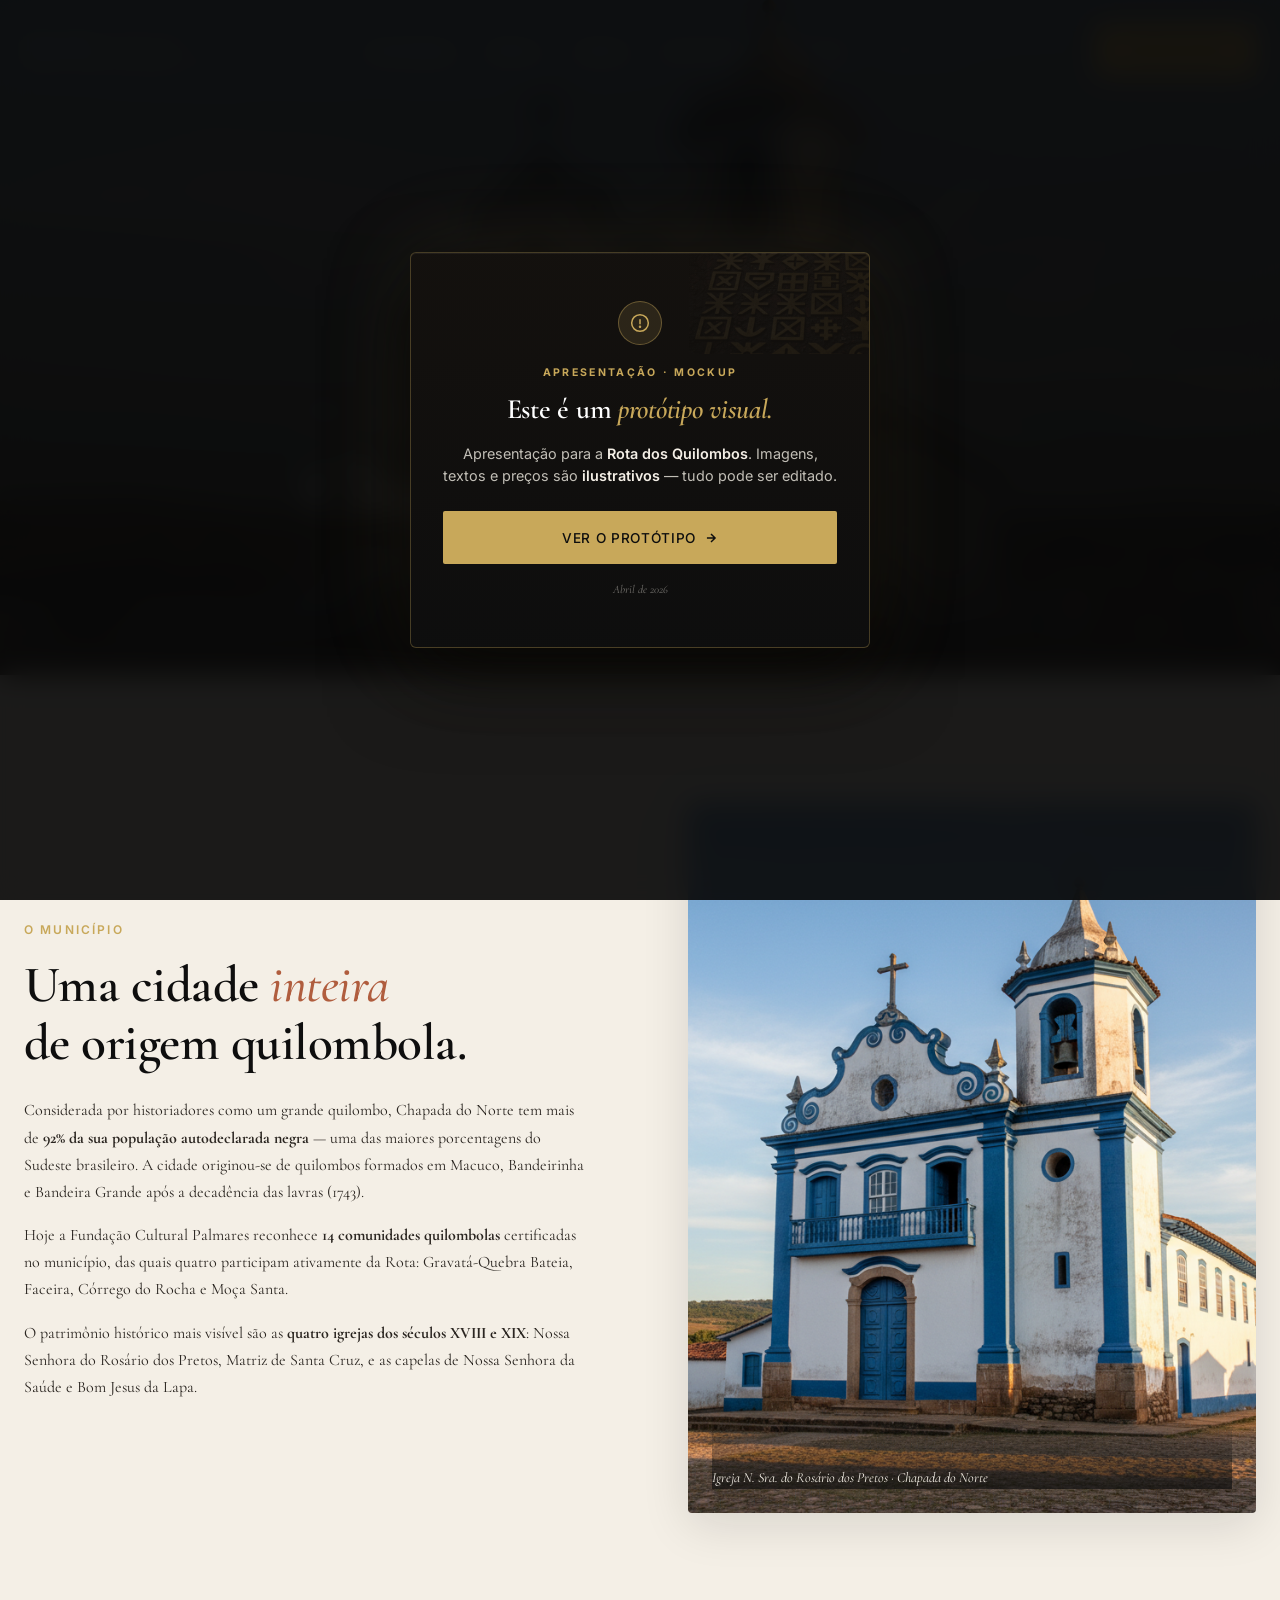
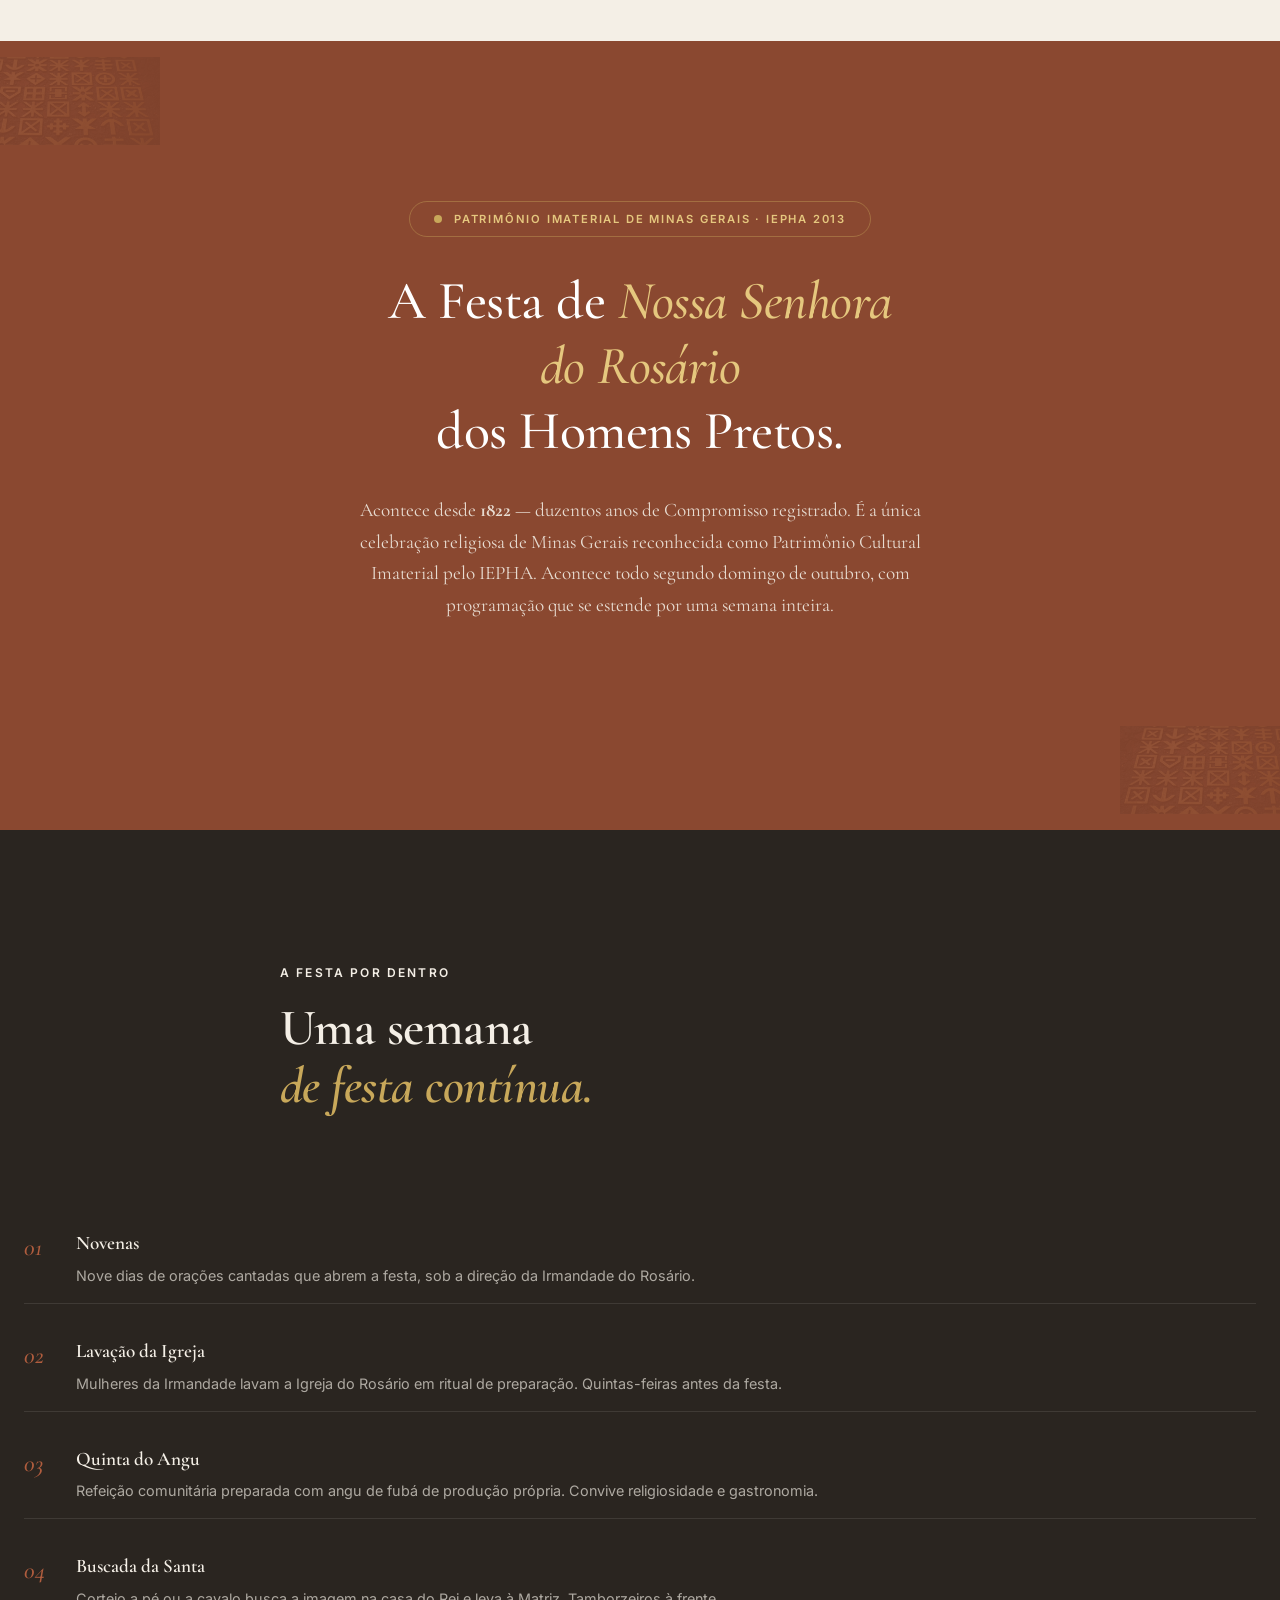
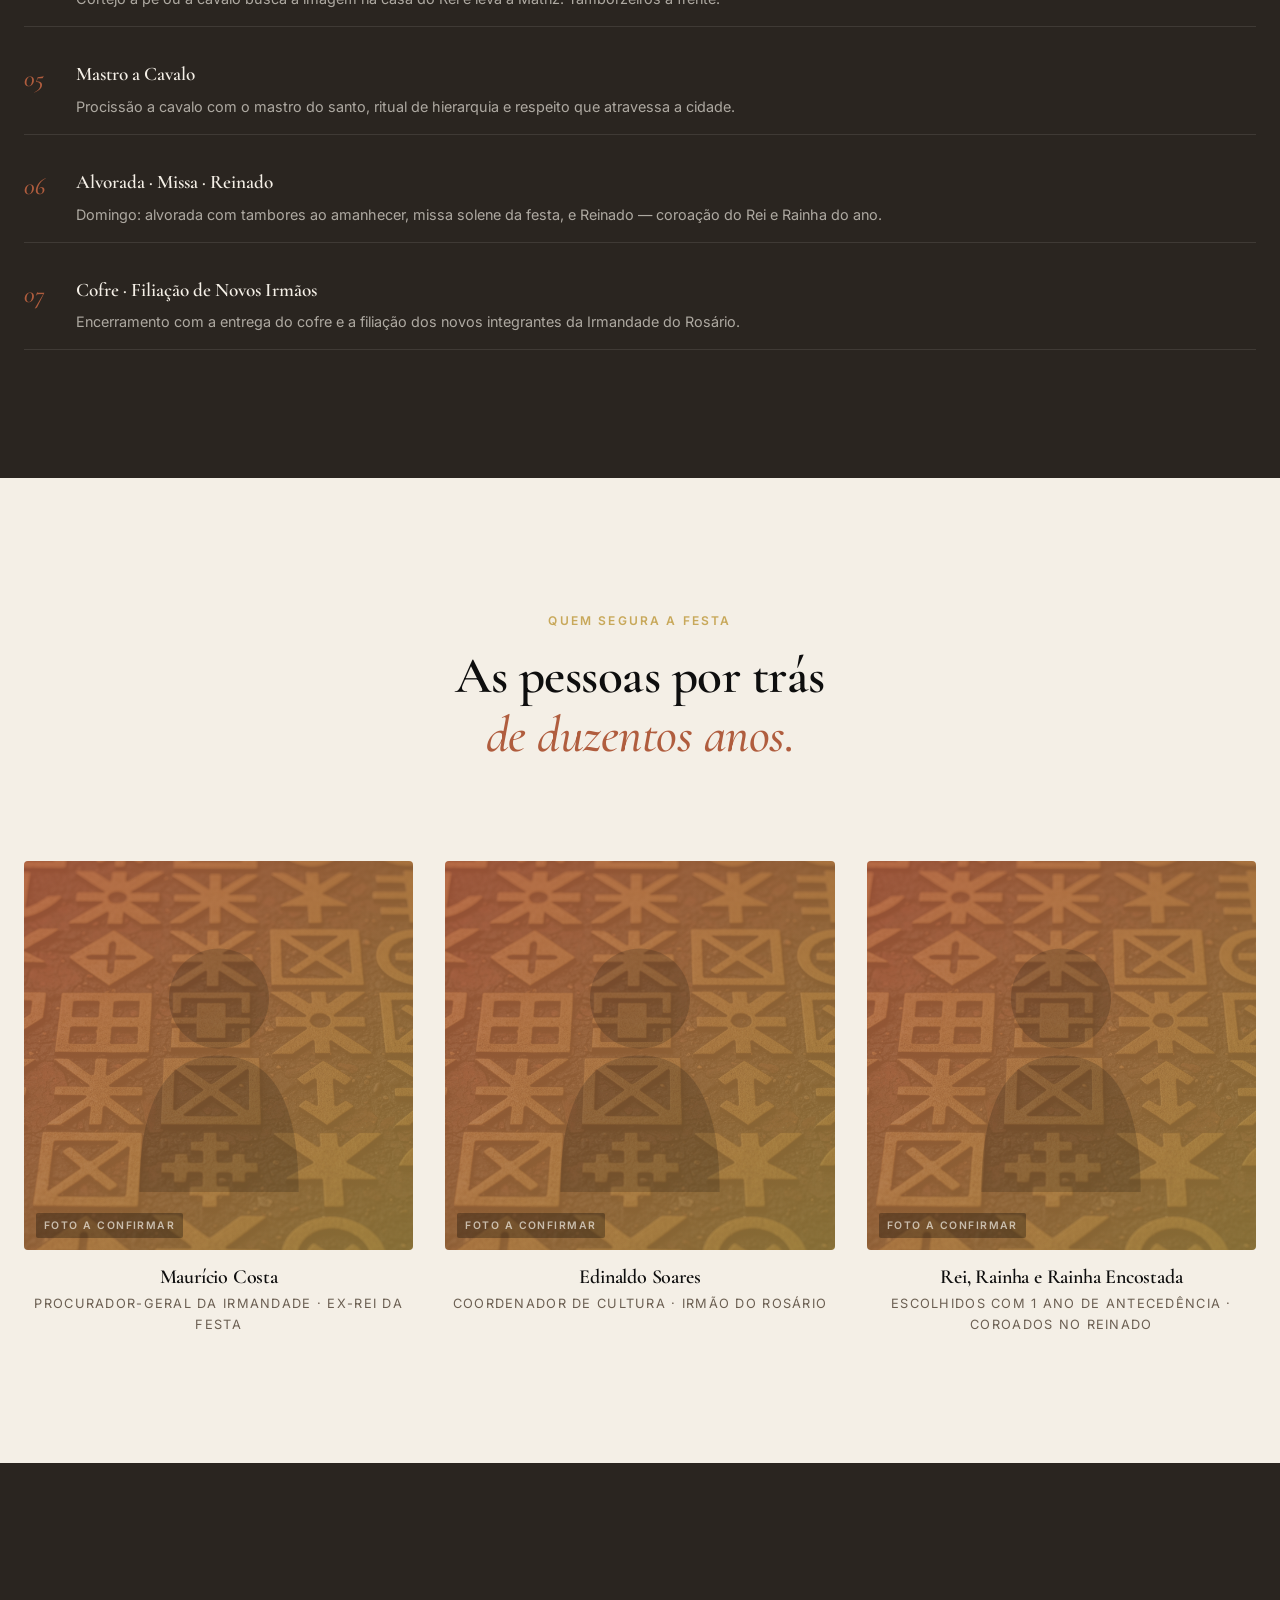
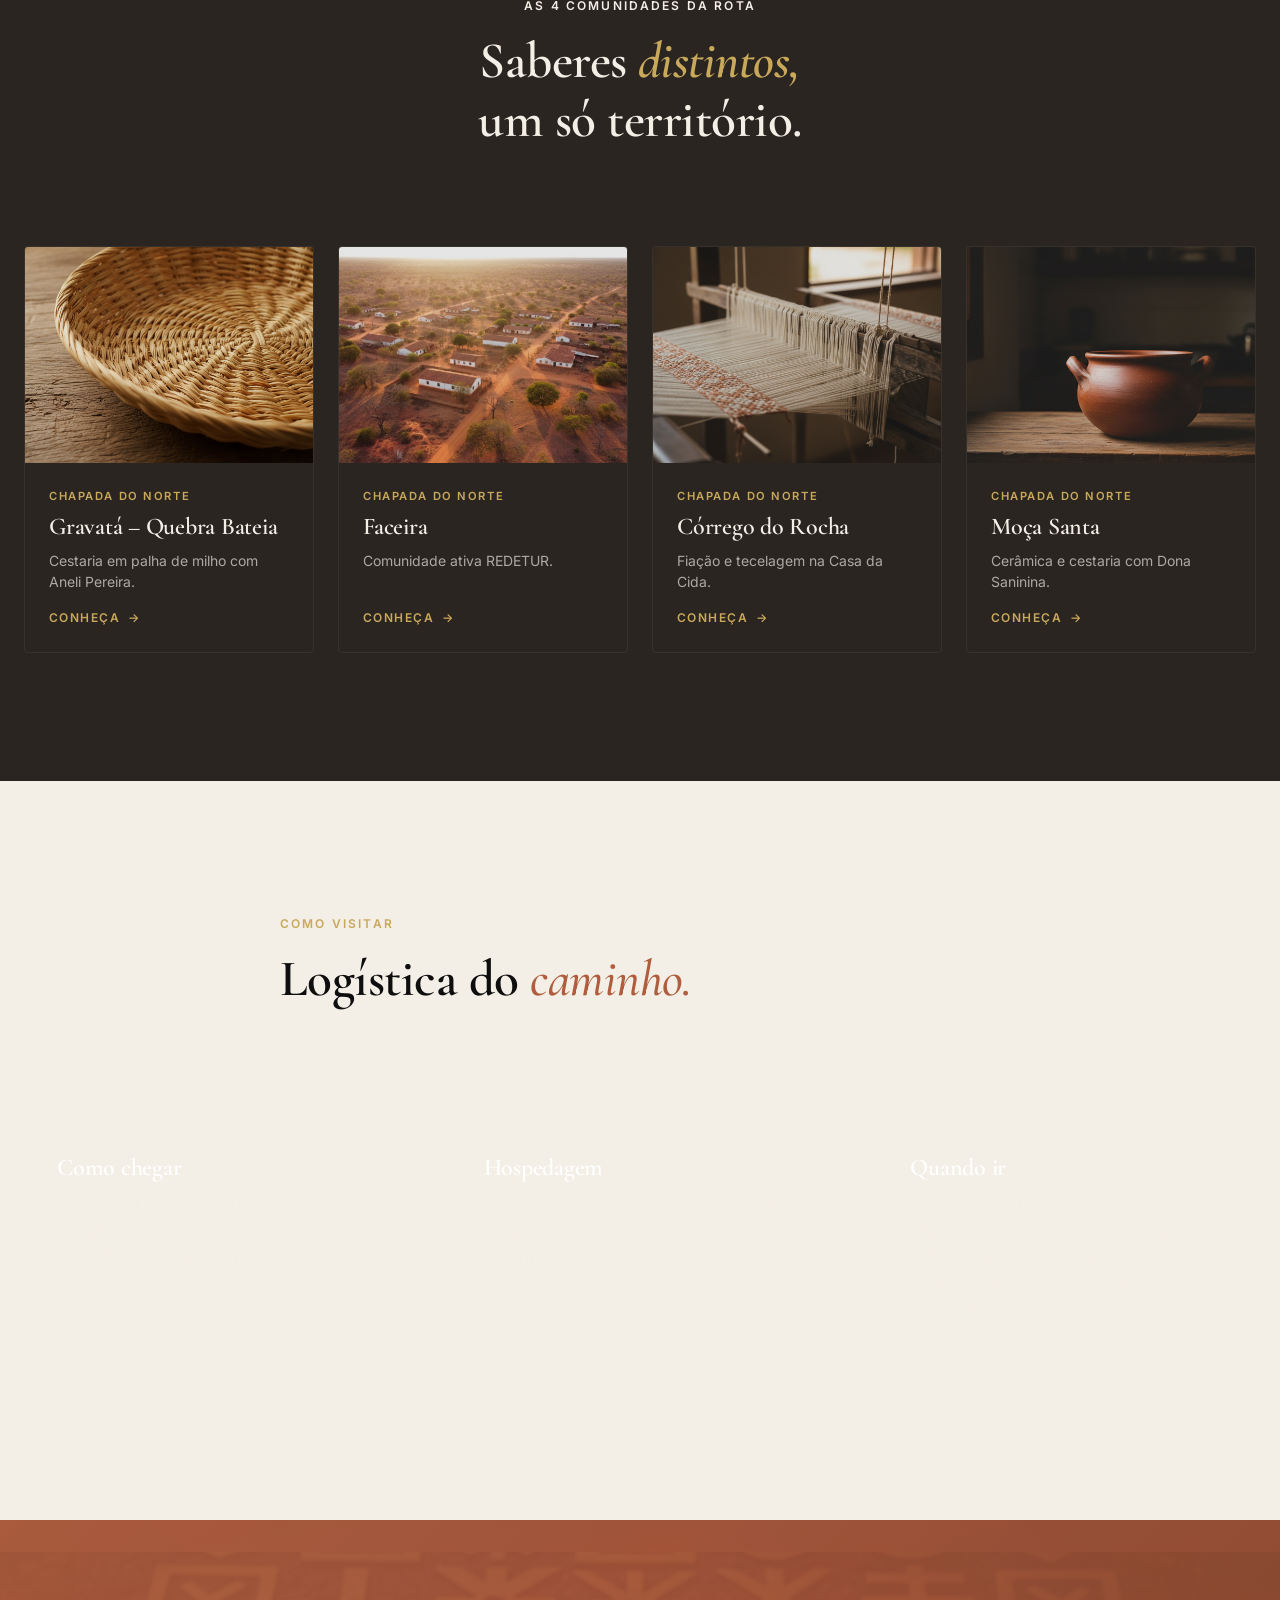
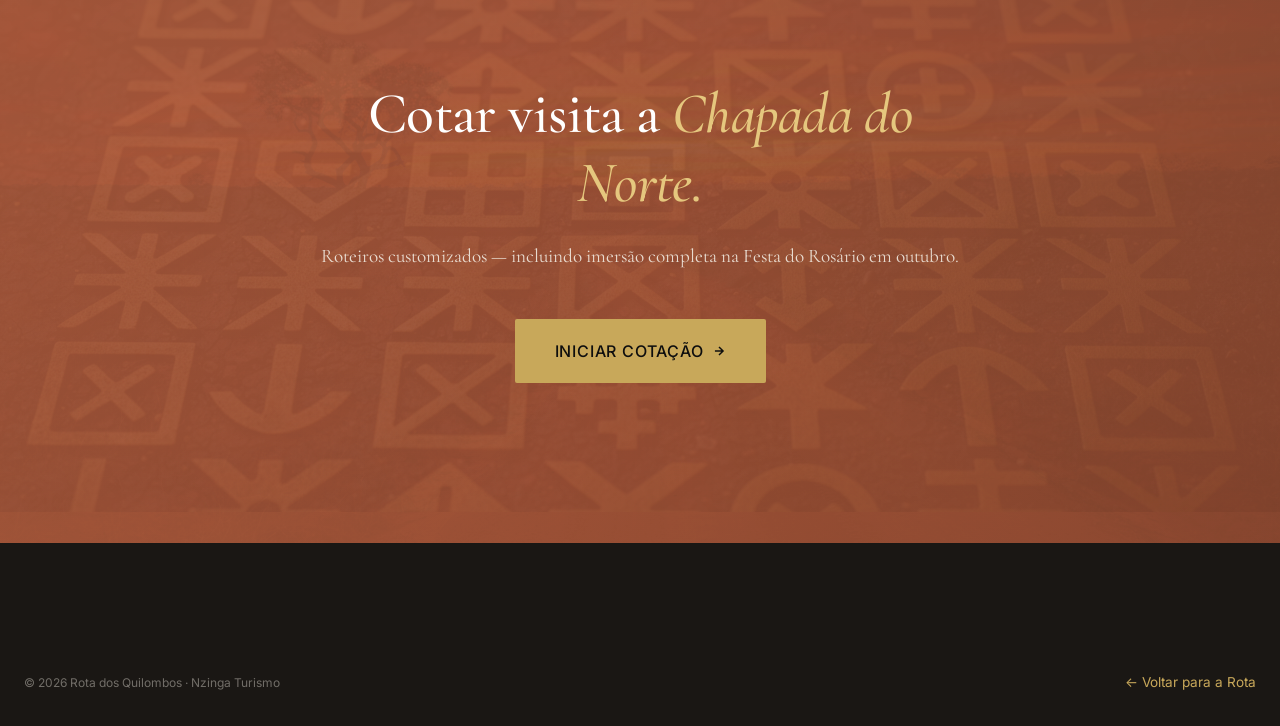
==== comunidade-chapada-do-norte.html @ eec90e8b "Initial commit: mockup do site Rota dos Quilombos Mockup visual de alta fidelidade pra apresentação " ====
<!DOCTYPE html>
<html lang="pt-BR">
<head>
  <meta charset="UTF-8" />
  <meta name="viewport" content="width=device-width, initial-scale=1.0" />
  <title>Chapada do Norte — Festa do Rosário · Rota dos Quilombos</title>
  <meta name="description" content="Chapada do Norte: 92% da população negra, 14 comunidades quilombolas e a Festa de N. Sra. do Rosário dos Homens Pretos — Patrimônio Imaterial de MG (IEPHA, 2013)." />

  <link rel="preconnect" href="https://fonts.googleapis.com" />
  <link rel="preconnect" href="https://fonts.gstatic.com" crossorigin />
  <link href="https://fonts.googleapis.com/css2?family=Cormorant+Garamond:ital,wght@0,400;0,500;0,600;0,700;1,400;1,500;1,600&family=Inter:wght@400;500;600;700&display=swap" rel="stylesheet" />
  <link rel="stylesheet" href="assets/css/style.css" />
</head>
<body>

  <!-- HEADER -->
  <header class="header" id="header">
    <div class="container header__inner">
      <a href="index.html" class="brand">
        <span class="brand__name">Rota dos <em>Quilombos</em></span>
        <span class="brand__tagline">Médio Jequitinhonha · MG</span>
      </a>

      <nav class="nav">
        <ul class="nav__list">
          <li><a href="index.html#comunidades" class="nav__link">Comunidades</a></li>
          <li><a href="roteiros.html" class="nav__link">Roteiros</a></li>
          <li><a href="index.html#saberes" class="nav__link">Saberes</a></li>
          <li><a href="index.html#para-quem" class="nav__link">Para Empresas</a></li>
          <li><a href="index.html#contato" class="nav__link">Contato</a></li>
        </ul>
        <div class="lang">
          <span class="lang__option lang__option--active">PT</span>
          <span class="lang__divider">|</span>
          <span class="lang__option">EN</span>
        </div>
      </nav>

      <div class="header__cta">
        <button class="btn btn--gold" data-cotacao data-context="visita a Chapada do Norte" data-eyebrow="Cotação" data-title="Cotar visita a <em>Chapada do Norte</em>">Cotar Visita</button>
        <button class="menu-toggle" aria-label="Abrir menu">
          <span></span><span></span><span></span>
        </button>
      </div>
    </div>
  </header>

  <!-- PAGE HERO -->
  <section class="page-hero">
    <div class="page-hero__bg">
      <img src="assets/img/igreja-barroca.png" alt="Igreja N. Sra. do Rosário em Chapada do Norte" />
    </div>
    <div class="container page-hero__content">
      <p class="breadcrumb"><a href="index.html">Início</a> · <a href="index.html#comunidades">Comunidades</a> · Chapada do Norte</p>
      <h1 class="page-hero__title">Chapada do Norte</h1>
      <p class="page-hero__subtitle">Cidade-quilombo do Médio Jequitinhonha. Onde a festa nunca apaga.</p>
    </div>
  </section>

  <!-- HISTÓRIA -->
  <section class="section section--osso">
    <div class="container two-col">
      <div class="fade-in">
        <span class="eyebrow">O Município</span>
        <h2 class="section-title">Uma cidade <em>inteira</em><br />de origem quilombola.</h2>
        <div class="prose">
          <p>Considerada por historiadores como um grande quilombo, Chapada do Norte tem mais de <strong>92% da sua população autodeclarada negra</strong> — uma das maiores porcentagens do Sudeste brasileiro. A cidade originou-se de quilombos formados em Macuco, Bandeirinha e Bandeira Grande após a decadência das lavras (1743).</p>
          <p>Hoje a Fundação Cultural Palmares reconhece <strong>14 comunidades quilombolas</strong> certificadas no município, das quais quatro participam ativamente da Rota: Gravatá-Quebra Bateia, Faceira, Córrego do Rocha e Moça Santa.</p>
          <p>O patrimônio histórico mais visível são as <strong>quatro igrejas dos séculos XVIII e XIX</strong>: Nossa Senhora do Rosário dos Pretos, Matriz de Santa Cruz, e as capelas de Nossa Senhora da Saúde e Bom Jesus da Lapa.</p>
        </div>
      </div>
      <div class="manifesto__image fade-in">
        <img src="assets/img/igreja-barroca.png" alt="Igreja em Chapada do Norte" loading="lazy" />
        <div class="manifesto__image-caption">Igreja N. Sra. do Rosário dos Pretos · Chapada do Norte</div>
      </div>
    </div>
  </section>

  <!-- FESTA DO ROSÁRIO — DESTAQUE PATRIMÔNIO -->
  <section class="festa">
    <div class="container festa__inner fade-in">
      <span class="festa__seal">Patrimônio Imaterial de Minas Gerais · IEPHA 2013</span>
      <h2 class="festa__title">
        A Festa de <em>Nossa Senhora<br />do Rosário</em><br />dos Homens Pretos.
      </h2>
      <p class="festa__text">
        Acontece desde <strong>1822</strong> — duzentos anos de Compromisso registrado. É a única celebração religiosa de Minas Gerais reconhecida como Patrimônio Cultural Imaterial pelo IEPHA. Acontece todo segundo domingo de outubro, com programação que se estende por uma semana inteira.
      </p>
    </div>
  </section>

  <!-- PROGRAMAÇÃO DA FESTA -->
  <section class="section section--escuro">
    <div class="container">
      <div class="comunidades__header fade-in" style="text-align:left; max-width: 720px;">
        <span class="eyebrow eyebrow--light">A Festa por dentro</span>
        <h2 class="comunidades__title" style="text-align:left;">Uma semana<br /><em>de festa contínua.</em></h2>
      </div>

      <ul class="feature-list" style="margin-top: var(--space-8);">
        <li>
          <span class="feature-list__num">01</span>
          <div>
            <p class="feature-list__title">Novenas</p>
            <p class="feature-list__text">Nove dias de orações cantadas que abrem a festa, sob a direção da Irmandade do Rosário.</p>
          </div>
        </li>
        <li>
          <span class="feature-list__num">02</span>
          <div>
            <p class="feature-list__title">Lavação da Igreja</p>
            <p class="feature-list__text">Mulheres da Irmandade lavam a Igreja do Rosário em ritual de preparação. Quintas-feiras antes da festa.</p>
          </div>
        </li>
        <li>
          <span class="feature-list__num">03</span>
          <div>
            <p class="feature-list__title">Quinta do Angu</p>
            <p class="feature-list__text">Refeição comunitária preparada com angu de fubá de produção própria. Convive religiosidade e gastronomia.</p>
          </div>
        </li>
        <li>
          <span class="feature-list__num">04</span>
          <div>
            <p class="feature-list__title">Buscada da Santa</p>
            <p class="feature-list__text">Cortejo a pé ou a cavalo busca a imagem na casa do Rei e leva à Matriz. Tamborzeiros à frente.</p>
          </div>
        </li>
        <li>
          <span class="feature-list__num">05</span>
          <div>
            <p class="feature-list__title">Mastro a Cavalo</p>
            <p class="feature-list__text">Procissão a cavalo com o mastro do santo, ritual de hierarquia e respeito que atravessa a cidade.</p>
          </div>
        </li>
        <li>
          <span class="feature-list__num">06</span>
          <div>
            <p class="feature-list__title">Alvorada · Missa · Reinado</p>
            <p class="feature-list__text">Domingo: alvorada com tambores ao amanhecer, missa solene da festa, e Reinado — coroação do Rei e Rainha do ano.</p>
          </div>
        </li>
        <li>
          <span class="feature-list__num">07</span>
          <div>
            <p class="feature-list__title">Cofre · Filiação de Novos Irmãos</p>
            <p class="feature-list__text">Encerramento com a entrega do cofre e a filiação dos novos integrantes da Irmandade do Rosário.</p>
          </div>
        </li>
      </ul>
    </div>
  </section>

  <!-- LIDERANÇAS -->
  <section class="section section--osso">
    <div class="container">
      <div class="comunidades__header fade-in" style="max-width: 680px;">
        <span class="eyebrow">Quem segura a Festa</span>
        <h2 class="section-title">As pessoas por trás<br /><em>de duzentos anos.</em></h2>
      </div>

      <div class="mestres-grid stagger" style="margin-top: var(--space-8);">

        <div class="mestre-card">
          <div class="mestre-card__photo">
            <div class="mestre-card__silhouette"></div>
            <span class="mestre-card__placeholder">Foto a confirmar</span>
          </div>
          <h3 class="mestre-card__name">Maurício Costa</h3>
          <p class="mestre-card__role">Procurador-Geral da Irmandade · Ex-Rei da Festa</p>
        </div>

        <div class="mestre-card">
          <div class="mestre-card__photo">
            <div class="mestre-card__silhouette"></div>
            <span class="mestre-card__placeholder">Foto a confirmar</span>
          </div>
          <h3 class="mestre-card__name">Edinaldo Soares</h3>
          <p class="mestre-card__role">Coordenador de Cultura · Irmão do Rosário</p>
        </div>

        <div class="mestre-card">
          <div class="mestre-card__photo">
            <div class="mestre-card__silhouette"></div>
            <span class="mestre-card__placeholder">Foto a confirmar</span>
          </div>
          <h3 class="mestre-card__name">Rei, Rainha e Rainha Encostada</h3>
          <p class="mestre-card__role">Escolhidos com 1 ano de antecedência · Coroados no Reinado</p>
        </div>

      </div>
    </div>
  </section>

  <!-- 4 COMUNIDADES DENTRO DE CHAPADA -->
  <section class="section section--escuro">
    <div class="container">
      <div class="comunidades__header fade-in">
        <span class="eyebrow eyebrow--light">As 4 comunidades da Rota</span>
        <h2 class="comunidades__title">Saberes <em>distintos,</em><br />um só território.</h2>
      </div>

      <div class="comunidades__grid stagger" style="grid-template-columns: repeat(4, 1fr);">

        <a href="#" class="comunidade-card">
          <div class="comunidade-card__image">
            <img src="assets/img/cestaria-palha-milho.png" alt="Cestaria" loading="lazy" />
          </div>
          <div class="comunidade-card__body">
            <span class="comunidade-card__location">Chapada do Norte</span>
            <h3 class="comunidade-card__name">Gravatá – Quebra Bateia</h3>
            <p class="comunidade-card__activity">Cestaria em palha de milho com Aneli Pereira.</p>
            <span class="comunidade-card__link">Conheça</span>
          </div>
        </a>

        <a href="#" class="comunidade-card">
          <div class="comunidade-card__image">
            <img src="assets/img/aldeia-quilombola.png" alt="Faceira" loading="lazy" />
          </div>
          <div class="comunidade-card__body">
            <span class="comunidade-card__location">Chapada do Norte</span>
            <h3 class="comunidade-card__name">Faceira</h3>
            <p class="comunidade-card__activity">Comunidade ativa REDETUR.</p>
            <span class="comunidade-card__link">Conheça</span>
          </div>
        </a>

        <a href="#" class="comunidade-card">
          <div class="comunidade-card__image">
            <img src="assets/img/tear-algodao.png" alt="Fiação" loading="lazy" />
          </div>
          <div class="comunidade-card__body">
            <span class="comunidade-card__location">Chapada do Norte</span>
            <h3 class="comunidade-card__name">Córrego do Rocha</h3>
            <p class="comunidade-card__activity">Fiação e tecelagem na Casa da Cida.</p>
            <span class="comunidade-card__link">Conheça</span>
          </div>
        </a>

        <a href="#" class="comunidade-card">
          <div class="comunidade-card__image">
            <img src="assets/img/ceramica-barro.png" alt="Cerâmica" loading="lazy" />
          </div>
          <div class="comunidade-card__body">
            <span class="comunidade-card__location">Chapada do Norte</span>
            <h3 class="comunidade-card__name">Moça Santa</h3>
            <p class="comunidade-card__activity">Cerâmica e cestaria com Dona Saninina.</p>
            <span class="comunidade-card__link">Conheça</span>
          </div>
        </a>

      </div>
    </div>
  </section>

  <!-- COMO VISITAR -->
  <section class="section section--osso">
    <div class="container">
      <div class="comunidades__header fade-in" style="text-align:left; max-width: 720px;">
        <span class="eyebrow">Como visitar</span>
        <h2 class="section-title">Logística do <em>caminho.</em></h2>
      </div>

      <div class="para-quem__grid stagger" style="margin-top: var(--space-8);">

        <article class="publico-card">
          <h3 class="publico-card__title">Como chegar</h3>
          <p class="publico-card__text">
            <strong>522 km de Belo Horizonte.</strong> Acesso por Diamantina via ônibus Pássaro Verde, ou rota terrestre combinada pela operadora.
          </p>
        </article>

        <article class="publico-card">
          <h3 class="publico-card__title">Hospedagem</h3>
          <p class="publico-card__text">
            Pousadas e hotéis na cidade-sede. Reserve com antecedência <strong>especialmente em outubro</strong> (Festa do Rosário) — a cidade lota.
          </p>
        </article>

        <article class="publico-card">
          <h3 class="publico-card__title">Quando ir</h3>
          <p class="publico-card__text">
            <strong>Outubro</strong> para a Festa do Rosário (alta temporada). Resto do ano, paisagem do cerrado em transição com caatinga, comunidades disponíveis com agendamento prévio.
          </p>
        </article>

      </div>
    </div>
  </section>

  <!-- CTA -->
  <section class="cta-final" id="cotacao">
    <div class="container cta-final__inner fade-in">
      <h2 class="cta-final__title">Cotar visita a <em>Chapada do Norte.</em></h2>
      <p class="cta-final__subtitle">
        Roteiros customizados — incluindo imersão completa na Festa do Rosário em outubro.
      </p>
      <button class="btn btn--gold btn--large btn--icon" data-cotacao
        data-context="visita a Chapada do Norte"
        data-eyebrow="Iniciar Cotação"
        data-title="Cotar visita a <em>Chapada do Norte</em>"
        data-subtitle="Roteiro padrão (1 dia) ou imersão na Festa do Rosário (3 dias em outubro). Conte como você quer viver.">
        Iniciar Cotação
      </button>
    </div>
  </section>

  <!-- FOOTER -->
  <footer class="footer">
    <div class="container">
      <div class="footer__bottom" style="padding-top:0; border-top:none;">
        <span>© 2026 Rota dos Quilombos · Nzinga Turismo</span>
        <a href="index.html" style="color: var(--dourado-fosco); font-size: 0.85rem;">← Voltar para a Rota</a>
      </div>
    </div>
  </footer>

  <script src="assets/js/main.js"></script>
</body>
</html>
---- assets/css/style.css ----
/* ============================================================
   ROTA DOS QUILOMBOS — DESIGN SYSTEM
   Conceito: Sankofa — olhar para o passado para construir o futuro
   ============================================================ */

:root {
  /* Cores */
  --preto-profundo: #0E0E0E;
  --preto-suave: #1A1714;
  --terracota: #B05D3E;
  --terracota-claro: #D4856B;
  --terracota-escuro: #8A4830;
  --dourado-fosco: #C8A85A;
  --dourado-escuro: #9B7F3D;
  --dourado-claro: #E5C77E;
  --verde-folha: #5C7A3D;
  --verde-escuro: #3D5429;
  --branco-osso: #F4EFE6;
  --branco-puro: #FFFFFF;
  --cinza-tear: #2A2520;
  --cinza-suave: #6B5F52;

  /* Tipografia */
  --serif: "Cormorant Garamond", "Playfair Display", Georgia, serif;
  --sans: "Inter", "Manrope", -apple-system, BlinkMacSystemFont, sans-serif;

  /* Espaçamento */
  --space-1: 0.25rem;
  --space-2: 0.5rem;
  --space-3: 0.75rem;
  --space-4: 1rem;
  --space-5: 1.5rem;
  --space-6: 2rem;
  --space-8: 3rem;
  --space-10: 4rem;
  --space-12: 6rem;
  --space-16: 8rem;
  --space-20: 10rem;

  /* Containers */
  --container-max: 1280px;
  --container-narrow: 920px;

  /* Easing & Duration */
  --ease-out: cubic-bezier(0.22, 1, 0.36, 1);
  --ease-soft: cubic-bezier(0.4, 0, 0.2, 1);
  --duration: 700ms;

  /* Sombras */
  --shadow-soft: 0 4px 24px rgba(14, 14, 14, 0.08);
  --shadow-medium: 0 12px 48px rgba(14, 14, 14, 0.12);
  --shadow-card: 0 2px 8px rgba(14, 14, 14, 0.05);
}

/* ============================================================
   RESET & BASE
   ============================================================ */
*, *::before, *::after { box-sizing: border-box; }
* { margin: 0; padding: 0; }

html {
  scroll-behavior: smooth;
  -webkit-text-size-adjust: 100%;
}

body {
  font-family: var(--sans);
  font-weight: 400;
  font-size: 16px;
  line-height: 1.65;
  color: var(--cinza-tear);
  background: var(--branco-osso);
  -webkit-font-smoothing: antialiased;
  -moz-osx-font-smoothing: grayscale;
  overflow-x: hidden;
}

img, picture, video {
  display: block;
  max-width: 100%;
  height: auto;
}

a {
  color: inherit;
  text-decoration: none;
  transition: color 240ms var(--ease-out);
}

button {
  font: inherit;
  border: none;
  background: none;
  cursor: pointer;
  color: inherit;
}

ul, ol { list-style: none; }

h1, h2, h3, h4, h5 {
  font-family: var(--serif);
  font-weight: 600;
  line-height: 1.15;
  letter-spacing: -0.01em;
  color: var(--preto-profundo);
}

p { font-size: 1rem; }

::selection {
  background: var(--dourado-fosco);
  color: var(--preto-profundo);
}

:focus-visible {
  outline: 2px solid var(--dourado-fosco);
  outline-offset: 4px;
  border-radius: 4px;
}

/* ============================================================
   UTILS
   ============================================================ */
.container {
  width: 100%;
  max-width: var(--container-max);
  margin: 0 auto;
  padding: 0 var(--space-5);
}

.container--narrow { max-width: var(--container-narrow); }

.eyebrow {
  display: inline-block;
  font-family: var(--sans);
  font-size: 0.75rem;
  font-weight: 600;
  letter-spacing: 0.18em;
  text-transform: uppercase;
  color: var(--dourado-fosco);
  margin-bottom: var(--space-4);
}

.eyebrow--dark { color: var(--dourado-escuro); }
.eyebrow--light { color: var(--branco-osso); }

.section-title {
  font-size: clamp(2rem, 4vw, 3.5rem);
  margin-bottom: var(--space-5);
  font-weight: 600;
}

.section-title em {
  font-style: italic;
  color: var(--terracota);
  font-weight: 500;
}

.section-subtitle {
  font-family: var(--serif);
  font-style: italic;
  font-size: clamp(1.1rem, 1.6vw, 1.4rem);
  color: var(--cinza-suave);
  max-width: 640px;
  margin-bottom: var(--space-8);
  line-height: 1.5;
}

/* ============================================================
   BOTÕES
   ============================================================ */
.btn {
  display: inline-flex;
  align-items: center;
  justify-content: center;
  gap: var(--space-2);
  padding: 0.95rem 1.75rem;
  font-family: var(--sans);
  font-size: 0.875rem;
  font-weight: 500;
  letter-spacing: 0.05em;
  text-transform: uppercase;
  border-radius: 2px;
  cursor: pointer;
  transition: all 280ms var(--ease-out);
  white-space: nowrap;
  position: relative;
  overflow: hidden;
}

.btn--gold {
  background: var(--dourado-fosco);
  color: var(--preto-profundo);
}

.btn--gold:hover {
  background: var(--dourado-claro);
  transform: translateY(-2px);
  box-shadow: 0 8px 24px rgba(200, 168, 90, 0.35);
}

.btn--ghost {
  background: transparent;
  color: var(--branco-osso);
  border: 1px solid rgba(244, 239, 230, 0.4);
}

.btn--ghost:hover {
  border-color: var(--dourado-fosco);
  color: var(--dourado-fosco);
}

.btn--outline {
  background: transparent;
  color: var(--preto-profundo);
  border: 1px solid var(--preto-profundo);
}

.btn--outline:hover {
  background: var(--preto-profundo);
  color: var(--branco-osso);
}

.btn--text {
  padding: 0;
  background: none;
  color: var(--branco-osso);
  border-bottom: 1px solid var(--dourado-fosco);
  border-radius: 0;
  padding-bottom: var(--space-1);
}

.btn--large {
  padding: 1.15rem 2.25rem;
  font-size: 0.95rem;
}

.btn--icon::after {
  content: "";
  display: inline-block;
  width: 14px;
  height: 14px;
  background: currentColor;
  mask: url('data:image/svg+xml,<svg xmlns="http://www.w3.org/2000/svg" viewBox="0 0 24 24" fill="none" stroke="currentColor" stroke-width="2.5"><path d="M5 12h14m-7-7l7 7-7 7"/></svg>') center/contain no-repeat;
  -webkit-mask: url('data:image/svg+xml,<svg xmlns="http://www.w3.org/2000/svg" viewBox="0 0 24 24" fill="none" stroke="currentColor" stroke-width="2.5"><path d="M5 12h14m-7-7l7 7-7 7"/></svg>') center/contain no-repeat;
  transition: transform 280ms var(--ease-out);
}

.btn--icon:hover::after { transform: translateX(4px); }

/* ============================================================
   HEADER
   ============================================================ */
.header {
  position: fixed;
  top: 0;
  left: 0;
  right: 0;
  z-index: 100;
  padding: var(--space-5) 0;
  transition: all 400ms var(--ease-out);
}

.header__inner {
  display: flex;
  align-items: center;
  justify-content: space-between;
  gap: var(--space-6);
}

.header.is-scrolled {
  background: rgba(244, 239, 230, 0.95);
  backdrop-filter: blur(12px);
  -webkit-backdrop-filter: blur(12px);
  padding: var(--space-3) 0;
  box-shadow: 0 1px 0 rgba(14, 14, 14, 0.06);
}

.brand {
  display: flex;
  flex-direction: column;
  line-height: 1;
  color: var(--branco-osso);
  transition: color 400ms var(--ease-out);
}

.brand__name {
  font-family: var(--serif);
  font-size: 1.375rem;
  font-weight: 600;
  letter-spacing: -0.01em;
}

.brand__name em {
  font-style: italic;
  color: var(--dourado-fosco);
  font-weight: 500;
}

.brand__tagline {
  font-family: var(--sans);
  font-size: 0.65rem;
  font-weight: 500;
  letter-spacing: 0.18em;
  text-transform: uppercase;
  margin-top: 4px;
  opacity: 0.75;
}

.header.is-scrolled .brand { color: var(--preto-profundo); }
.header.is-scrolled .brand__name em { color: var(--terracota); }

.nav { display: flex; align-items: center; gap: var(--space-8); }

.nav__list {
  display: flex;
  gap: var(--space-6);
}

.nav__link {
  color: var(--branco-osso);
  font-size: 0.875rem;
  font-weight: 500;
  position: relative;
  padding: var(--space-2) 0;
  transition: color 240ms var(--ease-out);
}

.nav__link::after {
  content: "";
  position: absolute;
  left: 0;
  right: 0;
  bottom: 0;
  height: 1px;
  background: var(--dourado-fosco);
  transform: scaleX(0);
  transform-origin: left;
  transition: transform 360ms var(--ease-out);
}

.nav__link:hover { color: var(--dourado-fosco); }
.nav__link:hover::after { transform: scaleX(1); }

.header.is-scrolled .nav__link { color: var(--preto-profundo); }
.header.is-scrolled .nav__link:hover { color: var(--terracota); }

.lang {
  display: flex;
  align-items: center;
  gap: var(--space-2);
  font-size: 0.75rem;
  font-weight: 600;
  letter-spacing: 0.08em;
  color: var(--branco-osso);
}

.lang__option {
  opacity: 0.5;
  transition: opacity 240ms var(--ease-out);
  cursor: pointer;
}

.lang__option--active { opacity: 1; }
.lang__divider { opacity: 0.4; }

.header.is-scrolled .lang { color: var(--preto-profundo); }

.header__cta {
  display: flex;
  align-items: center;
  gap: var(--space-5);
}

.header.is-scrolled .btn--ghost {
  color: var(--preto-profundo);
  border-color: var(--cinza-suave);
}

.menu-toggle {
  display: none;
  width: 32px;
  height: 32px;
  flex-direction: column;
  justify-content: center;
  gap: 6px;
}

.menu-toggle span {
  display: block;
  width: 24px;
  height: 1.5px;
  background: var(--branco-osso);
  transition: all 280ms var(--ease-out);
}

.header.is-scrolled .menu-toggle span { background: var(--preto-profundo); }

/* ============================================================
   HERO
   ============================================================ */
.hero {
  position: relative;
  min-height: 100vh;
  display: flex;
  align-items: center;
  color: var(--branco-osso);
  overflow: hidden;
}

.hero__bg {
  position: absolute;
  inset: 0;
  z-index: 0;
}

.hero__bg img {
  width: 100%;
  height: 100%;
  object-fit: cover;
  animation: heroZoom 14s var(--ease-out) forwards;
}

@keyframes heroZoom {
  from { transform: scale(1.08); }
  to { transform: scale(1); }
}

.hero__overlay {
  position: absolute;
  inset: 0;
  z-index: 1;
  background:
    linear-gradient(90deg, rgba(14, 14, 14, 0.85) 0%, rgba(14, 14, 14, 0.55) 45%, rgba(14, 14, 14, 0.2) 100%),
    linear-gradient(180deg, rgba(14, 14, 14, 0.4) 0%, transparent 30%, rgba(14, 14, 14, 0.5) 100%);
}

.hero__content {
  position: relative;
  z-index: 2;
  max-width: 760px;
  padding: var(--space-12) 0;
}

.hero__title {
  font-size: clamp(2.4rem, 5.5vw, 4.75rem);
  line-height: 1.05;
  font-weight: 600;
  color: var(--branco-puro);
  margin-bottom: var(--space-5);
}

.hero__title em {
  font-style: italic;
  color: var(--dourado-fosco);
  font-weight: 500;
  display: inline-block;
}

.hero__subtitle {
  font-family: var(--serif);
  font-size: clamp(1.15rem, 1.8vw, 1.45rem);
  line-height: 1.5;
  color: rgba(244, 239, 230, 0.92);
  font-weight: 400;
  font-style: italic;
  margin-bottom: var(--space-8);
  max-width: 560px;
}

.hero__ctas {
  display: flex;
  gap: var(--space-4);
  flex-wrap: wrap;
}

.hero__scroll {
  position: absolute;
  bottom: var(--space-8);
  left: 50%;
  transform: translateX(-50%);
  z-index: 2;
  display: flex;
  flex-direction: column;
  align-items: center;
  gap: var(--space-3);
  font-size: 0.7rem;
  letter-spacing: 0.2em;
  text-transform: uppercase;
  color: rgba(244, 239, 230, 0.7);
  animation: bobble 2.4s ease-in-out infinite;
}

.hero__scroll-line {
  width: 1px;
  height: 48px;
  background: linear-gradient(180deg, transparent, var(--dourado-fosco));
}

@keyframes bobble {
  0%, 100% { transform: translate(-50%, 0); }
  50% { transform: translate(-50%, 8px); }
}

/* Animação inicial dos elementos do hero */
.hero__eyebrow,
.hero__title,
.hero__subtitle,
.hero__ctas {
  opacity: 0;
  transform: translateY(24px);
  animation: fadeUp 1s var(--ease-out) forwards;
}

.hero__eyebrow { animation-delay: 200ms; }
.hero__title { animation-delay: 400ms; }
.hero__subtitle { animation-delay: 700ms; }
.hero__ctas { animation-delay: 950ms; }

@keyframes fadeUp {
  to {
    opacity: 1;
    transform: translateY(0);
  }
}

/* ============================================================
   MANIFESTO
   ============================================================ */
.manifesto {
  padding: var(--space-20) 0;
  background: var(--branco-osso);
  position: relative;
  overflow: hidden;
}

.manifesto::before {
  content: "";
  position: absolute;
  top: 0;
  right: -10%;
  width: 60%;
  height: 100%;
  background: radial-gradient(ellipse at center, rgba(176, 93, 62, 0.04), transparent 60%);
  pointer-events: none;
}

.manifesto__grid {
  display: grid;
  grid-template-columns: 1.05fr 0.95fr;
  gap: var(--space-12);
  align-items: center;
  position: relative;
}

.manifesto__text { max-width: 560px; }

.manifesto__lead {
  font-family: var(--serif);
  font-size: clamp(1.5rem, 2.4vw, 2.05rem);
  line-height: 1.45;
  font-weight: 400;
  color: var(--preto-profundo);
  letter-spacing: -0.01em;
}

.manifesto__lead .reveal-word {
  display: inline-block;
  opacity: 0;
  transform: translateY(12px);
  transition: all 600ms var(--ease-out);
}

.manifesto__lead.is-visible .reveal-word {
  opacity: 1;
  transform: translateY(0);
}

.manifesto__lead em {
  font-style: italic;
  color: var(--terracota);
}

.manifesto__signature {
  display: flex;
  align-items: center;
  gap: var(--space-4);
  margin-top: var(--space-8);
  padding-top: var(--space-5);
  border-top: 1px solid rgba(14, 14, 14, 0.1);
}

.manifesto__signature-line {
  width: 40px;
  height: 1px;
  background: var(--dourado-fosco);
}

.manifesto__signature span {
  font-size: 0.75rem;
  font-weight: 600;
  letter-spacing: 0.18em;
  text-transform: uppercase;
  color: var(--cinza-suave);
}

.manifesto__image {
  position: relative;
  border-radius: 4px;
  overflow: hidden;
  aspect-ratio: 4 / 5;
  box-shadow: var(--shadow-medium);
}

.manifesto__image img {
  width: 100%;
  height: 100%;
  object-fit: cover;
  transition: transform 1.4s var(--ease-out);
}

.manifesto__image:hover img { transform: scale(1.05); }

.manifesto__image-caption {
  position: absolute;
  bottom: var(--space-5);
  left: var(--space-5);
  right: var(--space-5);
  font-family: var(--serif);
  font-style: italic;
  font-size: 0.875rem;
  color: var(--branco-osso);
  background: linear-gradient(transparent, rgba(14, 14, 14, 0.7));
  padding: var(--space-8) 0 0;
}

/* ============================================================
   COMUNIDADES (12 cards)
   ============================================================ */
.comunidades {
  padding: var(--space-20) 0;
  background: var(--preto-profundo);
  color: var(--branco-osso);
  position: relative;
  overflow: hidden;
}

/* Camada de "trama tear" — linhas diagonais que se movem lentamente */
.comunidades::before,
.produtos::before,
.imprensa::before {
  pointer-events: none;
}

.comunidades::after {
  content: "";
  position: absolute;
  inset: -10%;
  background:
    repeating-linear-gradient(115deg,
      transparent 0,
      transparent 80px,
      rgba(200,168,90,0.06) 80px,
      rgba(200,168,90,0.06) 82px,
      transparent 83px,
      transparent 170px),
    repeating-linear-gradient(-115deg,
      transparent 0,
      transparent 100px,
      rgba(176,93,62,0.045) 100px,
      rgba(176,93,62,0.045) 102px);
  animation: weaveDrift 60s linear infinite;
  pointer-events: none;
  z-index: 0;
}

.comunidades > .container { position: relative; z-index: 1; }

@keyframes weaveDrift {
  0%   { transform: translate(0, 0); }
  100% { transform: translate(120px, 120px); }
}

/* Partículas dourados suspensas — sem imagens, sem rotação */
.adinkra-drift {
  position: absolute;
  inset: 0;
  pointer-events: none;
  overflow: hidden;
  z-index: 0;
}

.adinkra-drift span {
  position: absolute;
  width: 8px;
  height: 8px;
  border-radius: 50%;
  background: radial-gradient(circle, var(--dourado-claro) 0%, var(--dourado-fosco) 50%, transparent 100%);
  opacity: 0;
  animation: emberFloat 24s ease-in-out infinite;
  box-shadow: 0 0 16px rgba(232, 212, 160, 0.55), 0 0 32px rgba(200, 168, 90, 0.25);
}

/* 12 partículas espalhadas em posições e tamanhos variados */
.adinkra-drift span:nth-child(1)  { top: 12%; left: 6%;   width: 9px;  height: 9px;  animation-duration: 22s; animation-delay: 0s; }
.adinkra-drift span:nth-child(2)  { top: 22%; left: 28%;  width: 6px;  height: 6px;  animation-duration: 28s; animation-delay: -5s; }
.adinkra-drift span:nth-child(3)  { top: 35%; left: 62%;  width: 11px; height: 11px; animation-duration: 26s; animation-delay: -12s; }
.adinkra-drift span:nth-child(4)  { top: 18%; left: 85%;  width: 7px;  height: 7px;  animation-duration: 30s; animation-delay: -8s; }
.adinkra-drift span:nth-child(5)  { top: 48%; left: 12%;  width: 10px; height: 10px; animation-duration: 25s; animation-delay: -17s; }
.adinkra-drift span:nth-child(6)  { top: 58%; left: 45%;  width: 8px;  height: 8px;  animation-duration: 32s; animation-delay: -3s; }
.adinkra-drift span:nth-child(7)  { top: 68%; left: 78%;  width: 12px; height: 12px; animation-duration: 27s; animation-delay: -10s; }
.adinkra-drift span:nth-child(8)  { top: 78%; left: 18%;  width: 7px;  height: 7px;  animation-duration: 29s; animation-delay: -22s; }
.adinkra-drift span:nth-child(9)  { top: 86%; left: 52%;  width: 9px;  height: 9px;  animation-duration: 24s; animation-delay: -14s; }
.adinkra-drift span:nth-child(10) { top: 92%; left: 88%;  width: 6px;  height: 6px;  animation-duration: 31s; animation-delay: -19s; }
.adinkra-drift span:nth-child(11) { top: 8%;  left: 48%;  width: 8px;  height: 8px;  animation-duration: 26s; animation-delay: -25s; }
.adinkra-drift span:nth-child(12) { top: 42%; left: 92%;  width: 7px;  height: 7px;  animation-duration: 33s; animation-delay: -7s; }

@keyframes emberFloat {
  0%, 100% { transform: translate(0, 0); opacity: 0; }
  15%      { opacity: 0.7; }
  35%      { transform: translate(20px, -22px); opacity: 0.85; }
  55%      { transform: translate(-10px, -38px); opacity: 0.6; }
  75%      { transform: translate(15px, -20px); opacity: 0.7; }
  90%      { opacity: 0.3; }
}

.comunidades__header {
  text-align: center;
  margin-bottom: var(--space-12);
  max-width: 720px;
  margin-left: auto;
  margin-right: auto;
}

.comunidades__title {
  color: var(--branco-osso);
  font-size: clamp(2rem, 4vw, 3.5rem);
  margin-bottom: var(--space-5);
}

.comunidades__title em {
  font-style: italic;
  color: var(--dourado-fosco);
}

.comunidades__intro {
  font-family: var(--serif);
  font-style: italic;
  font-size: 1.2rem;
  color: rgba(244, 239, 230, 0.7);
  line-height: 1.5;
}

.comunidades__grid {
  display: grid;
  grid-template-columns: repeat(4, 1fr);
  gap: var(--space-5);
}

.comunidade-card {
  background: var(--cinza-tear);
  border-radius: 4px;
  overflow: hidden;
  cursor: pointer;
  transition: all 500ms var(--ease-out);
  display: flex;
  flex-direction: column;
  border: 1px solid rgba(244, 239, 230, 0.06);
  position: relative;
}

.comunidade-card::before {
  content: "";
  position: absolute;
  top: 0;
  left: 0;
  right: 0;
  height: 1px;
  background: linear-gradient(90deg, transparent, var(--dourado-fosco), transparent);
  opacity: 0;
  transition: opacity 400ms var(--ease-out);
  z-index: 2;
}

.comunidade-card:hover {
  transform: translateY(-6px);
  border-color: rgba(200, 168, 90, 0.3);
  box-shadow: 0 16px 48px rgba(0, 0, 0, 0.4);
}

.comunidade-card:hover::before { opacity: 1; }

.comunidade-card__image {
  aspect-ratio: 4 / 3;
  overflow: hidden;
  position: relative;
}

.comunidade-card__image img {
  width: 100%;
  height: 100%;
  object-fit: cover;
  transition: transform 1s var(--ease-out);
  filter: brightness(0.9);
}

.comunidade-card:hover .comunidade-card__image img {
  transform: scale(1.06);
  filter: brightness(1);
}

.comunidade-card__body {
  padding: var(--space-5);
  flex: 1;
  display: flex;
  flex-direction: column;
}

.comunidade-card__location {
  font-size: 0.7rem;
  font-weight: 600;
  letter-spacing: 0.14em;
  text-transform: uppercase;
  color: var(--dourado-fosco);
  margin-bottom: var(--space-2);
}

.comunidade-card__name {
  font-family: var(--serif);
  font-size: 1.5rem;
  font-weight: 600;
  color: var(--branco-osso);
  margin-bottom: var(--space-2);
  line-height: 1.2;
}

.comunidade-card__activity {
  font-size: 0.875rem;
  color: rgba(244, 239, 230, 0.65);
  line-height: 1.5;
  margin-bottom: var(--space-4);
  flex: 1;
}

.comunidade-card__link {
  font-size: 0.75rem;
  font-weight: 600;
  letter-spacing: 0.12em;
  text-transform: uppercase;
  color: var(--dourado-fosco);
  display: inline-flex;
  align-items: center;
  gap: var(--space-2);
  transition: gap 280ms var(--ease-out);
}

.comunidade-card:hover .comunidade-card__link { gap: var(--space-3); }

.comunidade-card__link::after {
  content: "→";
  transition: transform 280ms var(--ease-out);
}

/* ============================================================
   MAPA INTERATIVO — fundo expandido edge-to-edge
   ============================================================ */
.mapa {
  padding: var(--space-20) 0;
  color: var(--branco-osso);
  position: relative;
  overflow: hidden;
  background:
    /* Topo praticamente preto pra textos e filtros darem destaque */
    linear-gradient(180deg,
      rgba(14,14,14,0.97) 0%,
      rgba(14,14,14,0.92) 14%,
      rgba(14,14,14,0.55) 22%,
      rgba(14,14,14,0.18) 32%,
      rgba(14,14,14,0.18) 70%,
      rgba(14,14,14,0.92) 100%),
    /* Vinheta lateral suave */
    radial-gradient(ellipse 100% 80% at 50% 55%, transparent 30%, rgba(14,14,14,0.55) 90%),
    /* Textura do mapa em todo espaço */
    url('../img/mapa-vale-fundo.png') center/cover no-repeat;
}

.mapa::before {
  /* Adinkra rotacionando — bem sutil, modo blend */
  content: "";
  position: absolute;
  top: 50%;
  left: 50%;
  transform: translate(-50%, -50%);
  width: 800px;
  height: 800px;
  background: url('../img/padrao-adinkra.png') center/contain no-repeat;
  opacity: 0.04;
  pointer-events: none;
  animation: rotateSlow 200s linear infinite;
  mix-blend-mode: overlay;
}

.mapa__header {
  text-align: center;
  margin-bottom: var(--space-10);
  max-width: 720px;
  margin-left: auto;
  margin-right: auto;
  position: relative;
  z-index: 2;
}

.mapa__title {
  color: var(--branco-osso);
  font-size: clamp(2rem, 4vw, 3.4rem);
  margin-bottom: var(--space-4);
  text-shadow: 0 2px 24px rgba(14,14,14,0.9), 0 1px 4px rgba(14,14,14,0.95);
}

.mapa__title em {
  font-style: italic;
  color: var(--dourado-fosco);
}

.mapa__intro {
  font-family: var(--serif);
  font-style: italic;
  font-size: 1.15rem;
  color: rgba(244, 239, 230, 0.78);
  line-height: 1.5;
  text-shadow: 0 1px 12px rgba(14,14,14,0.95);
}

.mapa .eyebrow--light {
  text-shadow: 0 1px 8px rgba(14,14,14,0.95);
}

.mapa__filters {
  display: flex;
  gap: var(--space-2);
  flex-wrap: wrap;
  justify-content: center;
  margin-bottom: var(--space-8);
  position: relative;
  z-index: 2;
}

.mapa__filter {
  padding: var(--space-2) var(--space-5);
  border: 1px solid rgba(244, 239, 230, 0.22);
  border-radius: 100px;
  font-size: 0.75rem;
  font-weight: 600;
  letter-spacing: 0.12em;
  text-transform: uppercase;
  color: rgba(244, 239, 230, 0.85);
  cursor: pointer;
  transition: all 280ms var(--ease-out);
  background: rgba(14, 14, 14, 0.5);
  backdrop-filter: blur(8px);
  -webkit-backdrop-filter: blur(8px);
}

.mapa__filter:hover {
  border-color: var(--dourado-fosco);
  color: var(--dourado-fosco);
  background: rgba(14, 14, 14, 0.7);
}

.mapa__filter.is-active {
  background: var(--dourado-fosco);
  border-color: var(--dourado-fosco);
  color: var(--preto-profundo);
}

.mapa__grid {
  display: grid;
  grid-template-columns: 1.6fr 1fr;
  gap: var(--space-8);
  align-items: start;
  position: relative;
  z-index: 1;
}

.mapa__svg-wrap {
  position: relative;
  border: none;
  border-radius: 0;
  overflow: visible;
  aspect-ratio: 4 / 3;
  background: transparent;
}

.mapa__svg-wrap::after {
  /* Glow sutil atrás do conteúdo focal */
  content: "";
  position: absolute;
  inset: -10%;
  background: radial-gradient(ellipse 60% 55% at center, rgba(200,168,90,0.10), transparent 70%);
  pointer-events: none;
  z-index: 0;
}

.mapa__svg {
  width: 100%;
  height: 100%;
  display: block;
  position: relative;
  z-index: 1;
  filter: drop-shadow(0 4px 12px rgba(0,0,0,0.4));
}

/* SVG region styles — sutis sobre o fundo */
.region {
  fill: rgba(176, 93, 62, 0.10);
  stroke: rgba(244, 239, 230, 0.25);
  stroke-width: 1;
  stroke-dasharray: 5 5;
  transition: all 400ms var(--ease-out);
  cursor: default;
}

.region.is-highlighted,
.mapa.is-filtered .region.is-active {
  fill: rgba(200, 168, 90, 0.18);
  stroke: var(--dourado-fosco);
  stroke-dasharray: none;
  stroke-width: 1.5;
}

.mapa.is-filtered .region:not(.is-active) {
  opacity: 0.2;
}

.region-label {
  font-family: var(--sans);
  font-size: 12px;
  font-weight: 700;
  letter-spacing: 0.24em;
  text-transform: uppercase;
  fill: var(--branco-osso);
  paint-order: stroke;
  stroke: rgba(14,14,14,0.85);
  stroke-width: 4.5;
  stroke-linejoin: round;
  pointer-events: none;
  text-anchor: middle;
  opacity: 0.95;
}

.river {
  fill: none;
  stroke: rgba(120, 160, 195, 0.55);
  stroke-width: 2.4;
  stroke-linecap: round;
  filter: drop-shadow(0 0 2px rgba(120,160,195,0.3));
}

.river-label {
  font-family: var(--serif);
  font-style: italic;
  font-size: 12px;
  fill: rgba(180, 210, 235, 0.85);
  letter-spacing: 0.05em;
  pointer-events: none;
  paint-order: stroke;
  stroke: rgba(14,14,14,0.6);
  stroke-width: 2.5;
  stroke-linejoin: round;
}

.route {
  fill: none;
  stroke: rgba(200, 168, 90, 0.55);
  stroke-width: 1.6;
  stroke-dasharray: 3 6;
  stroke-linecap: round;
}

/* Pins — estilo Google teardrop */
.pin {
  cursor: pointer;
}

.pin__inner-group {
  transition: transform 320ms var(--ease-out);
  transform-box: fill-box;
  transform-origin: 50% 100%;
}

.pin:hover .pin__inner-group,
.pin.is-hover .pin__inner-group {
  transform: translateY(-4px) scale(1.08);
}

.pin__shadow {
  fill: rgba(0, 0, 0, 0.6);
  transition: all 320ms var(--ease-out);
}

.pin:hover .pin__shadow,
.pin.is-hover .pin__shadow {
  opacity: 0.75;
}

.pin__drop {
  fill: var(--terracota);
  stroke: var(--dourado-fosco);
  stroke-width: 1.4;
  filter: drop-shadow(0 3px 6px rgba(0,0,0,0.5));
  transition: all 320ms var(--ease-out);
}

.pin:hover .pin__drop,
.pin.is-hover .pin__drop {
  fill: var(--dourado-fosco);
  stroke: var(--branco-puro);
  stroke-width: 1.8;
}

.pin__bg {
  fill: var(--branco-osso);
  transition: all 320ms var(--ease-out);
}

.pin:hover .pin__bg,
.pin.is-hover .pin__bg {
  fill: var(--branco-puro);
}

.pin__icon-wrap { color: var(--terracota); }
.pin__icon-wrap use { transition: color 320ms var(--ease-out); }

.pin:hover .pin__icon-wrap,
.pin.is-hover .pin__icon-wrap {
  color: var(--terracota-escuro);
}

.pin__label {
  font-family: var(--sans);
  font-size: 11px;
  font-weight: 700;
  letter-spacing: 0.02em;
  fill: var(--branco-puro);
  text-anchor: middle;
  opacity: 0;
  pointer-events: none;
  transition: opacity 280ms var(--ease-out);
  paint-order: stroke;
  stroke: rgba(14, 14, 14, 0.85);
  stroke-width: 3.5;
  stroke-linejoin: round;
}

.pin:hover .pin__label,
.pin.is-hover .pin__label {
  opacity: 1;
}

.mapa.is-filtered .pin:not(.is-active) {
  opacity: 0.22;
  pointer-events: none;
}

/* Pin ping ao clicar — anel dourado expandindo */
.pin__ping {
  fill: none;
  stroke: var(--dourado-fosco);
  stroke-width: 2;
  opacity: 0;
  pointer-events: none;
}

.pin__ping.is-active {
  animation: pinPing 900ms cubic-bezier(0.16, 1, 0.3, 1) forwards;
}

@keyframes pinPing {
  0%   { r: 6;  opacity: 0.85; stroke-width: 3; }
  100% { r: 42; opacity: 0;    stroke-width: 1; }
}

.pin.is-selected .pin__inner-group {
  transform: translateY(-5px) scale(1.18);
}
.pin.is-selected .pin__drop {
  fill: var(--dourado-fosco);
  stroke: var(--branco-puro);
  stroke-width: 1.8;
}
.pin.is-selected .pin__icon-wrap { color: var(--terracota-escuro); }

/* Hover não compete com selected — selected sempre vence */
.pin.is-selected:hover .pin__inner-group {
  transform: translateY(-5px) scale(1.18);
}

/* ============================================================
   PAINEL DE DETALHE DA COMUNIDADE
   ============================================================ */
.mapa__detail {
  position: relative;
  z-index: 3;
  margin-top: 0;
  max-height: 0;
  opacity: 0;
  overflow: hidden;
  transition: max-height 700ms var(--ease-out), opacity 500ms var(--ease-out), margin-top 500ms var(--ease-out);
}

.mapa__detail.is-open {
  max-height: 1200px;
  opacity: 1;
  margin-top: var(--space-10);
}

.mapa__detail-card {
  background: rgba(10, 10, 10, 0.96);
  backdrop-filter: blur(16px) saturate(110%);
  -webkit-backdrop-filter: blur(16px) saturate(110%);
  border: 1px solid rgba(200, 168, 90, 0.22);
  border-radius: 6px;
  padding: var(--space-8);
  box-shadow:
    0 24px 64px rgba(0, 0, 0, 0.65),
    0 0 80px rgba(0, 0, 0, 0.4),
    inset 0 1px 0 rgba(244, 239, 230, 0.06);
  position: relative;
  overflow: hidden;
  transform: translateY(-12px);
  opacity: 0;
  transition: transform 600ms var(--ease-out), opacity 500ms var(--ease-out);
}

.mapa__detail.is-open .mapa__detail-card {
  transform: translateY(0);
  opacity: 1;
}

.mapa__detail-card::before {
  content: "";
  position: absolute;
  top: -120px;
  right: -120px;
  width: 320px;
  height: 320px;
  background: url('../img/padrao-adinkra.png') center/contain no-repeat;
  opacity: 0.05;
  pointer-events: none;
  animation: rotateSlow 240s linear infinite;
}

.detail-grid {
  display: grid;
  grid-template-columns: 280px 1fr;
  gap: var(--space-8);
  align-items: start;
  position: relative;
}

.detail-image {
  aspect-ratio: 4 / 5;
  border-radius: 4px;
  overflow: hidden;
  position: relative;
}

.detail-image img {
  width: 100%;
  height: 100%;
  object-fit: cover;
  transition: transform 1s var(--ease-out);
}

.detail-image::after {
  content: "";
  position: absolute;
  inset: 0;
  background: linear-gradient(180deg, transparent 60%, rgba(0,0,0,0.55));
}

.detail-image-tag {
  position: absolute;
  bottom: var(--space-4);
  left: var(--space-4);
  font-family: var(--sans);
  font-size: 0.65rem;
  font-weight: 600;
  letter-spacing: 0.16em;
  text-transform: uppercase;
  color: var(--dourado-claro);
  z-index: 1;
}

.detail-content { color: var(--branco-osso); }

.detail-eyebrow {
  display: inline-block;
  font-family: var(--sans);
  font-size: 0.7rem;
  font-weight: 700;
  letter-spacing: 0.18em;
  text-transform: uppercase;
  color: var(--dourado-fosco);
  margin-bottom: var(--space-3);
}

.detail-name {
  font-family: var(--serif);
  font-size: clamp(2rem, 3vw, 2.6rem);
  font-weight: 600;
  line-height: 1.1;
  color: var(--branco-puro);
  margin-bottom: var(--space-3);
}

.detail-saber {
  font-family: var(--serif);
  font-style: italic;
  font-size: 1.15rem;
  color: var(--terracota-claro);
  margin-bottom: var(--space-5);
  padding-bottom: var(--space-5);
  border-bottom: 1px solid rgba(244, 239, 230, 0.1);
}

.detail-text {
  font-size: 0.95rem;
  line-height: 1.65;
  color: rgba(244, 239, 230, 0.82);
  margin-bottom: var(--space-5);
}

.detail-meta {
  display: grid;
  grid-template-columns: repeat(2, 1fr);
  gap: var(--space-4);
  margin-bottom: var(--space-5);
}

.detail-meta__item {
  padding: var(--space-3) 0;
  border-top: 1px solid rgba(244, 239, 230, 0.08);
}

.detail-meta__label {
  display: block;
  font-size: 0.65rem;
  font-weight: 600;
  letter-spacing: 0.16em;
  text-transform: uppercase;
  color: var(--dourado-fosco);
  margin-bottom: 4px;
}

.detail-meta__value {
  font-family: var(--serif);
  font-size: 0.95rem;
  color: var(--branco-osso);
  line-height: 1.4;
}

.detail-canto {
  background: rgba(176, 93, 62, 0.12);
  border-left: 3px solid var(--dourado-fosco);
  padding: var(--space-4) var(--space-5);
  border-radius: 0 4px 4px 0;
  font-family: var(--serif);
  font-style: italic;
  font-size: 1rem;
  line-height: 1.6;
  color: var(--dourado-claro);
  margin-bottom: var(--space-6);
}

.detail-canto small {
  display: block;
  font-style: normal;
  font-family: var(--sans);
  font-size: 0.65rem;
  font-weight: 600;
  letter-spacing: 0.16em;
  text-transform: uppercase;
  color: rgba(244, 239, 230, 0.5);
  margin-top: var(--space-2);
}

.detail-actions {
  display: flex;
  gap: var(--space-3);
  flex-wrap: wrap;
}

.detail-close {
  position: absolute;
  top: var(--space-4);
  right: var(--space-4);
  width: 36px;
  height: 36px;
  display: flex;
  align-items: center;
  justify-content: center;
  border-radius: 50%;
  background: rgba(244, 239, 230, 0.08);
  color: var(--branco-osso);
  font-size: 1.1rem;
  cursor: pointer;
  transition: all 240ms var(--ease-out);
  z-index: 2;
}

.detail-close:hover {
  background: var(--dourado-fosco);
  color: var(--preto-profundo);
}

@media (max-width: 1023px) {
  .detail-grid { grid-template-columns: 1fr; }
  .detail-image { max-width: 360px; aspect-ratio: 4 / 3; }
}

@media (max-width: 767px) {
  .mapa__detail-card { padding: var(--space-6); }
  .detail-meta { grid-template-columns: 1fr; }
  .detail-actions { flex-direction: column; }
  .detail-actions .btn { width: 100%; }
}

.compass {
  font-family: var(--serif);
  font-size: 10px;
  font-weight: 600;
  letter-spacing: 0.15em;
  fill: rgba(244, 239, 230, 0.5);
}

/* Sidebar lista */
/* Sidebar virou container transparente — cada item é uma pílula dark independente */
.mapa__sidebar {
  background: transparent;
  backdrop-filter: none;
  -webkit-backdrop-filter: none;
  border: none;
  border-radius: 0;
  padding: 0;
  display: flex;
  flex-direction: column;
  overflow: visible;
  align-self: stretch;
  max-height: none;
  box-shadow: none;
  width: 100%;
  position: relative;
}

.mapa__sidebar-title {
  font-family: var(--sans);
  font-size: 0.68rem;
  font-weight: 700;
  letter-spacing: 0.22em;
  text-transform: uppercase;
  color: var(--dourado-fosco);
  margin-bottom: 6px;
  padding: 10px 14px;
  background: rgba(14, 14, 14, 0.94);
  backdrop-filter: blur(8px);
  -webkit-backdrop-filter: blur(8px);
  border: 1px solid rgba(200, 168, 90, 0.18);
  border-radius: 4px;
  text-align: center;
  box-shadow: 0 4px 16px rgba(0, 0, 0, 0.5);
}

.mapa__list {
  display: flex;
  flex-direction: column;
  gap: 4px;
}

.mapa__list-item {
  display: flex;
  align-items: center;
  gap: var(--space-3);
  padding: 7px 12px;
  cursor: pointer;
  transition: all 240ms var(--ease-out);
  text-decoration: none;
  color: inherit;
  background: rgba(14, 14, 14, 0.92);
  backdrop-filter: blur(8px);
  -webkit-backdrop-filter: blur(8px);
  border: 1px solid rgba(244, 239, 230, 0.06);
  border-radius: 4px;
  box-shadow: 0 4px 14px rgba(0, 0, 0, 0.5);
}

.mapa__list-item:hover,
.mapa__list-item.is-hover {
  background: rgba(20, 17, 14, 0.96);
  border-color: rgba(200, 168, 90, 0.45);
  transform: translateX(-3px);
  box-shadow: 0 6px 20px rgba(0, 0, 0, 0.6), 0 0 0 1px rgba(200,168,90,0.1);
}

.mapa__list-item.is-active-detail {
  background: rgba(176, 93, 62, 0.92);
  border-color: var(--dourado-fosco);
}

.mapa__list-item.is-active-detail .mapa__list-marker {
  background: var(--dourado-fosco);
  color: var(--preto-profundo);
}

.mapa.is-filtered .mapa__list-item:not(.is-active) {
  opacity: 0.25;
  pointer-events: none;
}

.mapa__list-marker {
  flex-shrink: 0;
  width: 24px;
  height: 24px;
  border-radius: 50%;
  background: var(--terracota);
  border: 1px solid var(--dourado-fosco);
  display: flex;
  align-items: center;
  justify-content: center;
  color: var(--branco-osso);
  transition: all 240ms var(--ease-out);
}

.mapa__list-marker svg { width: 12px; height: 12px; }

.mapa__list-item:hover .mapa__list-marker,
.mapa__list-item.is-hover .mapa__list-marker {
  background: var(--dourado-fosco);
  color: var(--preto-profundo);
}

.mapa__list-info {
  flex: 1;
  min-width: 0;
}

.mapa__list-name {
  font-family: var(--serif);
  font-size: 0.92rem;
  font-weight: 600;
  color: var(--branco-osso);
  line-height: 1.15;
  margin-bottom: 1px;
}

.mapa__list-mun {
  font-size: 0.62rem;
  font-weight: 600;
  letter-spacing: 0.12em;
  text-transform: uppercase;
  color: rgba(244, 239, 230, 0.55);
}

.mapa__legend {
  display: flex;
  justify-content: center;
  gap: var(--space-8);
  margin-top: var(--space-8);
  flex-wrap: wrap;
  position: relative;
  z-index: 2;
}

.legend-item {
  display: flex;
  align-items: center;
  gap: var(--space-2);
  font-size: 0.75rem;
  letter-spacing: 0.08em;
  text-transform: uppercase;
  color: rgba(244, 239, 230, 0.85);
  font-weight: 500;
  text-shadow: 0 1px 8px rgba(14,14,14,0.95);
}

.legend-dot {
  width: 10px;
  height: 10px;
  border-radius: 50%;
}

.legend-dot--berilo { background: rgba(176, 93, 62, 0.7); }
.legend-dot--chapada { background: rgba(200, 168, 90, 0.7); }
.legend-dot--minas-novas { background: rgba(92, 122, 61, 0.7); }

@media (max-width: 1023px) {
  .mapa__grid { grid-template-columns: 1fr; gap: var(--space-6); }
  .mapa__svg-wrap { aspect-ratio: 4 / 3; }
  .mapa__sidebar { max-height: none; }
  .mapa__list { display: grid; grid-template-columns: 1fr 1fr; gap: 6px; }
  .mapa__sidebar-title { grid-column: 1 / -1; }
}

@media (max-width: 767px) {
  .mapa { padding: var(--space-12) 0; }
  .mapa__svg-wrap { aspect-ratio: 1 / 1; }
  .pin__label { display: none; }
  .mapa__legend { gap: var(--space-4); }
  .legend-item { font-size: 0.65rem; }
  .mapa__list { grid-template-columns: 1fr; }
  .mapa__filter { padding: 6px 14px; font-size: 0.65rem; letter-spacing: 0.08em; }
  .mapa__filters { gap: 6px; }
  .region-label { font-size: 13px; }
}

/* ============================================================
   FESTA DO ROSÁRIO (patrimônio)
   ============================================================ */
.festa {
  padding: var(--space-20) 0;
  background: var(--terracota-escuro);
  color: var(--branco-osso);
  position: relative;
  overflow: hidden;
  text-align: center;
}

.festa::before,
.festa::after {
  content: "";
  position: absolute;
  width: 200px;
  height: 200px;
  background: url('../img/padrao-adinkra.png') center/contain no-repeat;
  opacity: 0.08;
  pointer-events: none;
}

.festa::before {
  top: -40px;
  left: -40px;
  animation: rotateSlow 80s linear infinite;
}

.festa::after {
  bottom: -40px;
  right: -40px;
  animation: rotateSlow 80s linear infinite reverse;
}

@keyframes rotateSlow {
  to { transform: rotate(360deg); }
}

.festa__inner {
  max-width: 760px;
  margin: 0 auto;
  position: relative;
  z-index: 1;
}

.festa__seal {
  display: inline-flex;
  align-items: center;
  gap: var(--space-3);
  padding: var(--space-2) var(--space-5);
  border: 1px solid rgba(200, 168, 90, 0.4);
  border-radius: 100px;
  font-size: 0.7rem;
  font-weight: 600;
  letter-spacing: 0.16em;
  text-transform: uppercase;
  color: var(--dourado-claro);
  margin-bottom: var(--space-6);
}

.festa__seal::before {
  content: "";
  width: 8px;
  height: 8px;
  background: var(--dourado-fosco);
  border-radius: 50%;
}

.festa__title {
  font-family: var(--serif);
  font-size: clamp(2rem, 4.2vw, 3.4rem);
  font-weight: 500;
  line-height: 1.2;
  color: var(--branco-puro);
  margin-bottom: var(--space-6);
  letter-spacing: -0.01em;
}

.festa__title em {
  font-style: italic;
  color: var(--dourado-claro);
}

.festa__text {
  font-family: var(--serif);
  font-size: 1.2rem;
  line-height: 1.65;
  color: rgba(244, 239, 230, 0.88);
  max-width: 620px;
  margin: 0 auto var(--space-8);
}

.festa__cta {
  display: inline-flex;
  align-items: center;
  gap: var(--space-3);
  font-size: 0.875rem;
  font-weight: 600;
  letter-spacing: 0.1em;
  text-transform: uppercase;
  color: var(--dourado-claro);
  padding-bottom: var(--space-2);
  border-bottom: 1px solid var(--dourado-fosco);
  transition: gap 280ms var(--ease-out);
}

.festa__cta:hover { gap: var(--space-4); color: var(--branco-puro); }

/* ============================================================
   ROTEIROS (carousel)
   ============================================================ */
.roteiros {
  padding: var(--space-20) 0;
  background: var(--branco-osso);
}

.roteiros__header {
  display: flex;
  align-items: end;
  justify-content: space-between;
  gap: var(--space-6);
  margin-bottom: var(--space-10);
  flex-wrap: wrap;
}

.roteiros__intro { max-width: 560px; }

.roteiros__nav {
  display: flex;
  gap: var(--space-2);
}

.roteiros__nav-btn {
  width: 48px;
  height: 48px;
  border-radius: 50%;
  border: 1px solid var(--cinza-suave);
  display: flex;
  align-items: center;
  justify-content: center;
  font-size: 1.25rem;
  color: var(--preto-profundo);
  background: transparent;
  transition: all 280ms var(--ease-out);
}

.roteiros__nav-btn:hover {
  background: var(--preto-profundo);
  color: var(--branco-osso);
  border-color: var(--preto-profundo);
}

.roteiros__track {
  display: flex;
  gap: var(--space-5);
  overflow-x: auto;
  scroll-snap-type: x mandatory;
  scroll-behavior: smooth;
  padding-bottom: var(--space-4);
  margin: 0 calc(-1 * var(--space-5));
  padding-left: var(--space-5);
  padding-right: var(--space-5);
  scrollbar-width: none;
}

.roteiros__track::-webkit-scrollbar { display: none; }

.roteiro-card {
  flex: 0 0 320px;
  scroll-snap-align: start;
  background: var(--branco-puro);
  border-radius: 4px;
  overflow: hidden;
  box-shadow: var(--shadow-card);
  display: flex;
  flex-direction: column;
  transition: all 400ms var(--ease-out);
  border: 1px solid transparent;
}

.roteiro-card:hover {
  transform: translateY(-4px);
  box-shadow: var(--shadow-medium);
  border-color: rgba(200, 168, 90, 0.4);
}

.roteiro-card__image {
  aspect-ratio: 16 / 10;
  overflow: hidden;
  position: relative;
}

.roteiro-card__image img {
  width: 100%;
  height: 100%;
  object-fit: cover;
  transition: transform 1s var(--ease-out);
}

.roteiro-card:hover .roteiro-card__image img { transform: scale(1.05); }

.roteiro-card__duration {
  position: absolute;
  top: var(--space-4);
  left: var(--space-4);
  background: var(--branco-osso);
  color: var(--preto-profundo);
  padding: var(--space-1) var(--space-3);
  font-size: 0.7rem;
  font-weight: 600;
  letter-spacing: 0.1em;
  text-transform: uppercase;
  border-radius: 2px;
}

.roteiro-card__body {
  padding: var(--space-5);
  flex: 1;
  display: flex;
  flex-direction: column;
}

.roteiro-card__name {
  font-family: var(--serif);
  font-size: 1.5rem;
  font-weight: 600;
  margin-bottom: var(--space-3);
  color: var(--preto-profundo);
  line-height: 1.2;
}

.roteiro-card__communities {
  font-size: 0.85rem;
  color: var(--cinza-suave);
  margin-bottom: var(--space-5);
  line-height: 1.5;
  flex: 1;
}

.roteiro-card__footer {
  display: flex;
  align-items: center;
  justify-content: space-between;
  gap: var(--space-3);
  padding-top: var(--space-4);
  border-top: 1px solid rgba(14, 14, 14, 0.08);
}

.roteiro-card__price {
  font-family: var(--serif);
  font-size: 1.05rem;
  color: var(--preto-profundo);
}

.roteiro-card__price small {
  font-size: 0.7rem;
  font-weight: 500;
  letter-spacing: 0.08em;
  text-transform: uppercase;
  color: var(--cinza-suave);
  display: block;
  margin-bottom: 2px;
}

.roteiro-card__price strong {
  font-weight: 600;
  color: var(--terracota);
}

.roteiro-card__cta {
  font-size: 0.75rem;
  font-weight: 600;
  letter-spacing: 0.12em;
  text-transform: uppercase;
  color: var(--preto-profundo);
  padding: var(--space-2) var(--space-4);
  border: 1px solid var(--preto-profundo);
  border-radius: 2px;
  transition: all 280ms var(--ease-out);
}

.roteiro-card__cta:hover {
  background: var(--preto-profundo);
  color: var(--branco-osso);
}

/* ============================================================
   PARA QUEM (3 colunas)
   ============================================================ */
.para-quem {
  padding: var(--space-20) 0;
  background: var(--verde-escuro);
  color: var(--branco-osso);
  position: relative;
  overflow: hidden;
}

.para-quem::before {
  content: "";
  position: absolute;
  inset: -10%;
  background:
    repeating-linear-gradient(60deg,
      transparent 0,
      transparent 100px,
      rgba(244,239,230,0.018) 100px,
      rgba(244,239,230,0.018) 101px,
      transparent 102px,
      transparent 200px),
    radial-gradient(circle at 20% 80%, rgba(200,168,90,0.06), transparent 50%),
    radial-gradient(circle at 85% 25%, rgba(176,93,62,0.05), transparent 45%);
  animation: weaveDrift 110s linear infinite;
  pointer-events: none;
  z-index: 0;
}

.para-quem > .container { position: relative; z-index: 1; }

/* Folhas/sementes à deriva subindo */
.leaf-drift {
  position: absolute;
  inset: 0;
  pointer-events: none;
  overflow: hidden;
  z-index: 0;
}

.leaf-drift span {
  position: absolute;
  bottom: -40px;
  width: 10px;
  height: 10px;
  border-radius: 50%;
  background: var(--dourado-fosco);
  opacity: 0.55;
  animation: leafRise 22s linear infinite;
  box-shadow: 0 0 14px rgba(232, 212, 160, 0.7), 0 0 28px rgba(200, 168, 90, 0.4);
}

.leaf-drift span:nth-child(1)  { left: 6%;  width: 8px;  height: 8px;  animation-duration: 28s; animation-delay: 0s; }
.leaf-drift span:nth-child(2)  { left: 18%; width: 14px; height: 14px; animation-duration: 22s; animation-delay: -6s; }
.leaf-drift span:nth-child(3)  { left: 32%; width: 6px;  height: 6px;  animation-duration: 30s; animation-delay: -14s; }
.leaf-drift span:nth-child(4)  { left: 45%; width: 12px; height: 12px; animation-duration: 25s; animation-delay: -3s; }
.leaf-drift span:nth-child(5)  { left: 58%; width: 7px;  height: 7px;  animation-duration: 32s; animation-delay: -18s; }
.leaf-drift span:nth-child(6)  { left: 68%; width: 13px; height: 13px; animation-duration: 24s; animation-delay: -10s; }
.leaf-drift span:nth-child(7)  { left: 78%; width: 9px;  height: 9px;  animation-duration: 27s; animation-delay: -7s; }
.leaf-drift span:nth-child(8)  { left: 88%; width: 11px; height: 11px; animation-duration: 29s; animation-delay: -22s; }

@keyframes leafRise {
  0%   { transform: translateY(0) translateX(0); opacity: 0; }
  10%  { opacity: 0.65; }
  50%  { transform: translateY(-50vh) translateX(20px); opacity: 0.7; }
  90%  { opacity: 0.4; }
  100% { transform: translateY(-100vh) translateX(-15px); opacity: 0; }
}

.para-quem__header {
  text-align: center;
  max-width: 680px;
  margin: 0 auto var(--space-12);
}

.para-quem__title {
  font-size: clamp(2rem, 4vw, 3.2rem);
  color: var(--branco-osso);
  margin-bottom: var(--space-4);
}

.para-quem__title em {
  font-style: italic;
  color: var(--dourado-claro);
}

.para-quem__intro {
  font-family: var(--serif);
  font-style: italic;
  font-size: 1.15rem;
  color: rgba(244, 239, 230, 0.78);
}

.para-quem__grid {
  display: grid;
  grid-template-columns: repeat(3, 1fr);
  gap: var(--space-8);
}

.publico-card {
  position: relative;
  padding: var(--space-8) var(--space-6);
  border: 1px solid rgba(244, 239, 230, 0.12);
  border-radius: 4px;
  transition: all 400ms var(--ease-out);
}

.publico-card:hover {
  border-color: var(--dourado-fosco);
  background: rgba(0, 0, 0, 0.15);
  transform: translateY(-4px);
}

.publico-card__icon {
  width: 56px;
  height: 56px;
  margin-bottom: var(--space-5);
  color: var(--dourado-fosco);
}

.publico-card__icon svg { width: 100%; height: 100%; }

.publico-card__title {
  font-family: var(--serif);
  font-size: 1.5rem;
  color: var(--branco-puro);
  margin-bottom: var(--space-3);
}

.publico-card__text {
  font-size: 0.95rem;
  line-height: 1.65;
  color: rgba(244, 239, 230, 0.78);
  margin-bottom: var(--space-5);
}

.publico-card__link {
  font-size: 0.75rem;
  font-weight: 600;
  letter-spacing: 0.12em;
  text-transform: uppercase;
  color: var(--dourado-claro);
  display: inline-flex;
  align-items: center;
  gap: var(--space-2);
}

.publico-card__link::after { content: "→"; }

/* ============================================================
   SABERES (blog preview)
   ============================================================ */
.saberes {
  padding: var(--space-20) 0;
  background: var(--branco-osso);
}

.saberes__header {
  display: flex;
  align-items: end;
  justify-content: space-between;
  gap: var(--space-6);
  margin-bottom: var(--space-10);
  flex-wrap: wrap;
}

.saberes__intro { max-width: 540px; }

.saberes__grid {
  display: grid;
  grid-template-columns: repeat(3, 1fr);
  gap: var(--space-6);
}

.post-card {
  display: flex;
  flex-direction: column;
  cursor: pointer;
  transition: transform 400ms var(--ease-out);
}

.post-card:hover { transform: translateY(-4px); }

.post-card__image {
  aspect-ratio: 4 / 3;
  overflow: hidden;
  border-radius: 4px;
  margin-bottom: var(--space-4);
}

.post-card__image img {
  width: 100%;
  height: 100%;
  object-fit: cover;
  transition: transform 1s var(--ease-out);
}

.post-card:hover .post-card__image img { transform: scale(1.06); }

.post-card__category {
  font-size: 0.7rem;
  font-weight: 600;
  letter-spacing: 0.14em;
  text-transform: uppercase;
  color: var(--terracota);
  margin-bottom: var(--space-2);
}

.post-card__title {
  font-family: var(--serif);
  font-size: 1.4rem;
  font-weight: 600;
  line-height: 1.3;
  color: var(--preto-profundo);
  margin-bottom: var(--space-3);
  transition: color 280ms var(--ease-out);
}

.post-card:hover .post-card__title { color: var(--terracota); }

.post-card__excerpt {
  font-size: 0.9rem;
  color: var(--cinza-suave);
  line-height: 1.6;
  margin-bottom: var(--space-3);
}

.post-card__meta {
  font-size: 0.75rem;
  letter-spacing: 0.1em;
  text-transform: uppercase;
  color: var(--cinza-suave);
}

/* ============================================================
   IMPRENSA
   ============================================================ */
.imprensa {
  padding: var(--space-12) 0;
  background: var(--preto-profundo);
  color: var(--branco-osso);
  text-align: center;
  position: relative;
  overflow: hidden;
}

.imprensa::after {
  content: "";
  position: absolute;
  inset: 0;
  background:
    repeating-linear-gradient(115deg,
      transparent 0,
      transparent 90px,
      rgba(200,168,90,0.022) 90px,
      rgba(200,168,90,0.022) 91px);
  animation: weaveDrift 80s linear infinite reverse;
  pointer-events: none;
}

.imprensa > .container { position: relative; z-index: 1; }

.imprensa__title {
  font-size: 0.75rem;
  font-weight: 600;
  letter-spacing: 0.18em;
  text-transform: uppercase;
  color: rgba(244, 239, 230, 0.5);
  margin-bottom: var(--space-8);
}

.imprensa__logos {
  display: flex;
  flex-wrap: wrap;
  align-items: center;
  justify-content: center;
  gap: var(--space-10);
  opacity: 0.65;
}

.imprensa__logo {
  font-family: var(--serif);
  font-size: 1.35rem;
  font-weight: 500;
  letter-spacing: 0.02em;
  color: var(--branco-osso);
  font-style: italic;
  transition: opacity 280ms var(--ease-out);
}

.imprensa__logo:hover { opacity: 1; }

/* ============================================================
   CTA FINAL
   ============================================================ */
.cta-final {
  padding: var(--space-20) 0;
  background:
    linear-gradient(135deg, rgba(176, 93, 62, 0.95), rgba(138, 72, 48, 0.95)),
    url('../img/estrada-terra-vermelha.png') center/cover;
  color: var(--branco-osso);
  text-align: center;
  position: relative;
  overflow: hidden;
}

.cta-final::before {
  content: "";
  position: absolute;
  inset: 0;
  background: url('../img/padrao-adinkra.png') center/contain no-repeat;
  opacity: 0.05;
  pointer-events: none;
  animation: rotateSlow 120s linear infinite;
}

.cta-final__inner {
  max-width: 720px;
  margin: 0 auto;
  position: relative;
}

.cta-final__title {
  font-family: var(--serif);
  font-size: clamp(2rem, 4.5vw, 3.6rem);
  font-weight: 500;
  line-height: 1.2;
  color: var(--branco-puro);
  margin-bottom: var(--space-5);
  letter-spacing: -0.01em;
}

.cta-final__title em {
  font-style: italic;
  color: var(--dourado-claro);
}

.cta-final__subtitle {
  font-family: var(--serif);
  font-size: 1.2rem;
  line-height: 1.5;
  color: rgba(244, 239, 230, 0.88);
  margin-bottom: var(--space-8);
}

.cta-final .btn--gold {
  font-size: 1rem;
  padding: 1.2rem 2.5rem;
}

/* ============================================================
   FOOTER
   ============================================================ */
.footer {
  background: var(--preto-suave);
  color: rgba(244, 239, 230, 0.75);
  padding: var(--space-16) 0 var(--space-6);
}

.footer__grid {
  display: grid;
  grid-template-columns: 1.4fr 1fr 1fr 1.2fr;
  gap: var(--space-10);
  margin-bottom: var(--space-12);
}

.footer__brand {
  font-family: var(--serif);
  font-size: 1.5rem;
  font-weight: 600;
  color: var(--branco-osso);
  margin-bottom: var(--space-3);
}

.footer__brand em {
  font-style: italic;
  color: var(--dourado-fosco);
}

.footer__tagline {
  font-family: var(--serif);
  font-style: italic;
  color: rgba(244, 239, 230, 0.6);
  margin-bottom: var(--space-5);
  line-height: 1.5;
}

.footer__address {
  font-size: 0.85rem;
  font-style: normal;
  line-height: 1.7;
  color: rgba(244, 239, 230, 0.55);
}

.footer__title {
  font-family: var(--sans);
  font-size: 0.7rem;
  font-weight: 600;
  letter-spacing: 0.18em;
  text-transform: uppercase;
  color: var(--dourado-fosco);
  margin-bottom: var(--space-4);
}

.footer__list {
  display: flex;
  flex-direction: column;
  gap: var(--space-2);
}

.footer__list a {
  font-size: 0.875rem;
  color: rgba(244, 239, 230, 0.7);
  transition: color 240ms var(--ease-out);
}

.footer__list a:hover { color: var(--dourado-claro); }

.newsletter {
  display: flex;
  margin-top: var(--space-3);
}

.newsletter input {
  flex: 1;
  background: rgba(244, 239, 230, 0.08);
  border: 1px solid rgba(244, 239, 230, 0.15);
  border-right: none;
  padding: var(--space-3) var(--space-4);
  color: var(--branco-osso);
  font-family: var(--sans);
  font-size: 0.85rem;
  border-radius: 2px 0 0 2px;
}

.newsletter input::placeholder { color: rgba(244, 239, 230, 0.4); }
.newsletter input:focus { outline: none; border-color: var(--dourado-fosco); }

.newsletter button {
  background: var(--dourado-fosco);
  color: var(--preto-profundo);
  padding: var(--space-3) var(--space-5);
  font-size: 0.75rem;
  font-weight: 600;
  letter-spacing: 0.12em;
  text-transform: uppercase;
  border-radius: 0 2px 2px 0;
  transition: background 240ms var(--ease-out);
}

.newsletter button:hover { background: var(--dourado-claro); }

.selos {
  display: flex;
  flex-wrap: wrap;
  gap: var(--space-3);
  margin-top: var(--space-4);
}

.selo {
  font-size: 0.65rem;
  font-weight: 600;
  letter-spacing: 0.14em;
  text-transform: uppercase;
  padding: var(--space-2) var(--space-3);
  border: 1px solid rgba(244, 239, 230, 0.15);
  border-radius: 2px;
  color: rgba(244, 239, 230, 0.55);
}

.footer__bottom {
  display: flex;
  justify-content: space-between;
  align-items: center;
  padding-top: var(--space-6);
  border-top: 1px solid rgba(244, 239, 230, 0.08);
  font-size: 0.75rem;
  color: rgba(244, 239, 230, 0.4);
  flex-wrap: wrap;
  gap: var(--space-4);
}

.footer__social {
  display: flex;
  gap: var(--space-4);
}

.footer__social a {
  width: 32px;
  height: 32px;
  display: flex;
  align-items: center;
  justify-content: center;
  border: 1px solid rgba(244, 239, 230, 0.15);
  border-radius: 50%;
  color: rgba(244, 239, 230, 0.6);
  transition: all 240ms var(--ease-out);
}

.footer__social a:hover {
  border-color: var(--dourado-fosco);
  color: var(--dourado-fosco);
  transform: translateY(-2px);
}

/* ============================================================
   ANIMAÇÕES DE SCROLL
   ============================================================ */
.fade-in {
  opacity: 0;
  transform: translateY(32px);
  transition: opacity 800ms var(--ease-out), transform 800ms var(--ease-out);
}

.fade-in.is-visible {
  opacity: 1;
  transform: translateY(0);
}

.stagger > * {
  opacity: 0;
  transform: translateY(24px);
  transition: opacity 600ms var(--ease-out), transform 600ms var(--ease-out);
}

.stagger.is-visible > * {
  opacity: 1;
  transform: translateY(0);
}

.stagger.is-visible > *:nth-child(1) { transition-delay: 0ms; }
.stagger.is-visible > *:nth-child(2) { transition-delay: 80ms; }
.stagger.is-visible > *:nth-child(3) { transition-delay: 160ms; }
.stagger.is-visible > *:nth-child(4) { transition-delay: 240ms; }
.stagger.is-visible > *:nth-child(5) { transition-delay: 320ms; }
.stagger.is-visible > *:nth-child(6) { transition-delay: 400ms; }
.stagger.is-visible > *:nth-child(7) { transition-delay: 480ms; }
.stagger.is-visible > *:nth-child(8) { transition-delay: 560ms; }
.stagger.is-visible > *:nth-child(9) { transition-delay: 640ms; }
.stagger.is-visible > *:nth-child(10) { transition-delay: 720ms; }
.stagger.is-visible > *:nth-child(11) { transition-delay: 800ms; }
.stagger.is-visible > *:nth-child(12) { transition-delay: 880ms; }

/* ============================================================
   PÁGINA INTERNA — HERO
   ============================================================ */
.page-hero {
  position: relative;
  min-height: 75vh;
  display: flex;
  align-items: end;
  color: var(--branco-osso);
  padding-bottom: var(--space-12);
  overflow: hidden;
}

.page-hero__bg {
  position: absolute;
  inset: 0;
  z-index: 0;
}

.page-hero__bg img {
  width: 100%;
  height: 100%;
  object-fit: cover;
}

.page-hero__bg::after {
  content: "";
  position: absolute;
  inset: 0;
  background: linear-gradient(180deg, rgba(14,14,14,0.4) 0%, rgba(14,14,14,0.85) 100%);
}

.page-hero__content {
  position: relative;
  z-index: 1;
  max-width: 720px;
}

.page-hero__title {
  font-size: clamp(2.5rem, 6vw, 5rem);
  font-weight: 600;
  color: var(--branco-puro);
  line-height: 1;
  margin-bottom: var(--space-4);
}

.page-hero__subtitle {
  font-family: var(--serif);
  font-style: italic;
  font-size: clamp(1.1rem, 1.6vw, 1.4rem);
  color: rgba(244, 239, 230, 0.85);
}

/* Breadcrumb */
.breadcrumb {
  font-size: 0.7rem;
  font-weight: 600;
  letter-spacing: 0.16em;
  text-transform: uppercase;
  color: var(--dourado-fosco);
  margin-bottom: var(--space-5);
}

.breadcrumb a { color: rgba(244, 239, 230, 0.6); }
.breadcrumb a:hover { color: var(--dourado-fosco); }

/* ============================================================
   COMUNIDADE — SEÇÕES
   ============================================================ */
.section {
  padding: var(--space-16) 0;
}

.section--osso { background: var(--branco-osso); }
.section--escuro { background: var(--cinza-tear); color: var(--branco-osso); }

.two-col {
  display: grid;
  grid-template-columns: 1fr 1fr;
  gap: var(--space-12);
  align-items: center;
}

.prose {
  font-family: var(--serif);
  font-size: 1.1rem;
  line-height: 1.7;
  color: var(--cinza-tear);
}

.prose p + p { margin-top: var(--space-4); }

.section--escuro .prose { color: rgba(244, 239, 230, 0.78); }

.feature-list {
  display: flex;
  flex-direction: column;
  gap: var(--space-4);
  margin-top: var(--space-6);
}

.feature-list li {
  display: flex;
  gap: var(--space-4);
  padding: var(--space-4) 0;
  border-bottom: 1px solid rgba(14, 14, 14, 0.08);
  align-items: start;
}

.section--escuro .feature-list li { border-bottom-color: rgba(244, 239, 230, 0.1); }

.feature-list__num {
  font-family: var(--serif);
  font-style: italic;
  font-size: 1.5rem;
  color: var(--terracota);
  min-width: 36px;
  font-weight: 500;
}

.feature-list__title {
  font-family: var(--serif);
  font-size: 1.2rem;
  font-weight: 600;
  margin-bottom: var(--space-1);
}

.feature-list__text {
  font-size: 0.9rem;
  color: var(--cinza-suave);
  line-height: 1.6;
}

.section--escuro .feature-list__text { color: rgba(244, 239, 230, 0.65); }

/* Mestres placeholder */
.mestres-grid {
  display: grid;
  grid-template-columns: repeat(3, 1fr);
  gap: var(--space-6);
}

.mestre-card {
  text-align: center;
}

.mestre-card__photo {
  aspect-ratio: 1 / 1;
  background: linear-gradient(135deg, var(--terracota), var(--dourado-escuro));
  border-radius: 4px;
  margin-bottom: var(--space-4);
  position: relative;
  overflow: hidden;
  display: flex;
  align-items: center;
  justify-content: center;
}

.mestre-card__photo::before {
  content: "";
  position: absolute;
  inset: 0;
  background: url('../img/padrao-adinkra.png') center/cover;
  opacity: 0.15;
}

.mestre-card__silhouette {
  width: 60%;
  height: 70%;
  background: rgba(14, 14, 14, 0.18);
  -webkit-mask: url('data:image/svg+xml,<svg xmlns="http://www.w3.org/2000/svg" viewBox="0 0 100 120"><circle cx="50" cy="35" r="22"/><path d="M15 120 Q15 60 50 60 Q85 60 85 120 Z"/></svg>') center/contain no-repeat;
  mask: url('data:image/svg+xml,<svg xmlns="http://www.w3.org/2000/svg" viewBox="0 0 100 120"><circle cx="50" cy="35" r="22"/><path d="M15 120 Q15 60 50 60 Q85 60 85 120 Z"/></svg>') center/contain no-repeat;
  position: relative;
  z-index: 1;
}

.mestre-card__placeholder {
  position: absolute;
  bottom: var(--space-3);
  left: var(--space-3);
  font-size: 0.65rem;
  font-weight: 600;
  letter-spacing: 0.14em;
  text-transform: uppercase;
  color: rgba(244, 239, 230, 0.7);
  background: rgba(0, 0, 0, 0.3);
  padding: var(--space-1) var(--space-2);
  border-radius: 2px;
  z-index: 2;
}

.mestre-card__name {
  font-family: var(--serif);
  font-size: 1.25rem;
  font-weight: 600;
  margin-bottom: var(--space-1);
}

.mestre-card__role {
  font-size: 0.8rem;
  letter-spacing: 0.1em;
  text-transform: uppercase;
  color: var(--cinza-suave);
}

/* ============================================================
   ROTEIROS — FILTROS
   ============================================================ */
.filters {
  display: flex;
  gap: var(--space-3);
  flex-wrap: wrap;
  padding: var(--space-6) 0;
  border-bottom: 1px solid rgba(14, 14, 14, 0.08);
  margin-bottom: var(--space-8);
}

.filter-pill {
  padding: var(--space-2) var(--space-4);
  border: 1px solid rgba(14, 14, 14, 0.15);
  border-radius: 100px;
  font-size: 0.8rem;
  font-weight: 500;
  color: var(--cinza-tear);
  cursor: pointer;
  transition: all 240ms var(--ease-out);
}

.filter-pill:hover, .filter-pill.is-active {
  background: var(--preto-profundo);
  color: var(--branco-osso);
  border-color: var(--preto-profundo);
}

.roteiros-grid {
  display: grid;
  grid-template-columns: repeat(3, 1fr);
  gap: var(--space-6);
}

/* ============================================================
   RESPONSIVO
   ============================================================ */
@media (max-width: 1023px) {
  .nav__list { gap: var(--space-5); }
  .comunidades__grid { grid-template-columns: repeat(2, 1fr); }
  .manifesto__grid { grid-template-columns: 1fr; gap: var(--space-8); }
  .para-quem__grid { grid-template-columns: 1fr; gap: var(--space-5); }
  .saberes__grid { grid-template-columns: 1fr 1fr; }
  .footer__grid { grid-template-columns: 1fr 1fr; }
  .two-col { grid-template-columns: 1fr; gap: var(--space-8); }
  .mestres-grid { grid-template-columns: repeat(2, 1fr); }
  .roteiros-grid { grid-template-columns: repeat(2, 1fr); }
}

@media (max-width: 767px) {
  .container { padding: 0 var(--space-4); }
  .nav, .header__cta { display: none; }
  .menu-toggle { display: flex; }
  .header__cta .btn--gold { display: inline-flex; }

  .hero { min-height: 92vh; }
  .hero__title { font-size: clamp(2.2rem, 9vw, 3rem); }
  .hero__ctas { flex-direction: column; align-items: stretch; }
  .hero__ctas .btn { width: 100%; }

  .manifesto, .comunidades, .festa, .roteiros, .para-quem, .saberes, .cta-final {
    padding: var(--space-12) 0;
  }

  .comunidades__grid { grid-template-columns: 1fr; }
  .saberes__grid { grid-template-columns: 1fr; }
  .footer__grid { grid-template-columns: 1fr; gap: var(--space-8); }
  .footer__bottom { flex-direction: column; align-items: flex-start; }

  .roteiro-card { flex: 0 0 280px; }

  .imprensa__logos { gap: var(--space-6); }
  .imprensa__logo { font-size: 1.05rem; }

  .mestres-grid, .roteiros-grid { grid-template-columns: 1fr; }
  .filters { gap: var(--space-2); }
  .filter-pill { font-size: 0.7rem; }
}

/* ============================================================
   DISCLAIMER POPUP — primeira visita
   ============================================================ */
.disclaimer-overlay {
  position: fixed;
  inset: 0;
  background: rgba(8, 8, 8, 0.92);
  backdrop-filter: blur(14px);
  -webkit-backdrop-filter: blur(14px);
  z-index: 1100;
  display: flex;
  align-items: center;
  justify-content: center;
  padding: var(--space-5);
  opacity: 0;
  pointer-events: none;
  transition: opacity 480ms var(--ease-out);
}

.disclaimer-overlay.is-open {
  opacity: 1;
  pointer-events: auto;
}

.disclaimer {
  max-width: 460px;
  max-height: calc(100vh - var(--space-5) * 2);
  width: 100%;
  background: linear-gradient(180deg, rgba(20, 17, 14, 0.98), rgba(14, 14, 14, 0.98));
  border: 1px solid rgba(200, 168, 90, 0.3);
  border-radius: 6px;
  padding: var(--space-8) var(--space-6);
  text-align: center;
  position: relative;
  overflow: hidden;
  transform: translateY(20px) scale(0.96);
  opacity: 0;
  transition: transform 540ms var(--ease-out), opacity 480ms var(--ease-out);
  box-shadow:
    0 32px 80px rgba(0, 0, 0, 0.6),
    0 0 100px rgba(200, 168, 90, 0.12),
    inset 0 1px 0 rgba(244, 239, 230, 0.06);
}

.disclaimer-overlay.is-open .disclaimer {
  transform: translateY(0) scale(1);
  opacity: 1;
}

.disclaimer::before {
  content: "";
  position: absolute;
  top: -100px;
  right: -100px;
  width: 280px;
  height: 280px;
  background: url('../img/padrao-adinkra.png') center/contain no-repeat;
  opacity: 0.08;
  pointer-events: none;
  animation: rotateSlow 200s linear infinite;
}

.disclaimer__icon {
  width: 44px;
  height: 44px;
  margin: 0 auto var(--space-3);
  border-radius: 50%;
  display: flex;
  align-items: center;
  justify-content: center;
  background: rgba(200, 168, 90, 0.14);
  border: 1px solid rgba(200, 168, 90, 0.4);
  color: var(--dourado-fosco);
  position: relative;
}

.disclaimer__icon svg { width: 20px; height: 20px; }

.disclaimer__eyebrow {
  display: inline-block;
  font-size: 0.66rem;
  font-weight: 700;
  letter-spacing: 0.22em;
  text-transform: uppercase;
  color: var(--dourado-fosco);
  margin-bottom: var(--space-3);
  position: relative;
}

.disclaimer__title {
  font-family: var(--serif);
  font-size: clamp(1.4rem, 2.4vw, 1.75rem);
  font-weight: 600;
  line-height: 1.2;
  color: var(--branco-puro);
  margin-bottom: var(--space-4);
  position: relative;
}

.disclaimer__title em { font-style: italic; color: var(--dourado-fosco); }

.disclaimer__text {
  font-size: 0.9rem;
  line-height: 1.55;
  color: rgba(244, 239, 230, 0.78);
  margin-bottom: var(--space-5);
  position: relative;
}

.disclaimer__text strong { color: var(--branco-osso); font-weight: 600; }

.disclaimer__cta { position: relative; }

.disclaimer__cta .btn {
  width: 100%;
  padding: 0.95rem 1.5rem;
  font-size: 0.85rem;
}

.disclaimer__signature {
  font-family: var(--serif);
  font-style: italic;
  font-size: 0.72rem;
  color: rgba(244, 239, 230, 0.45);
  margin-top: var(--space-4);
  position: relative;
}

@media (max-height: 640px), (max-width: 480px) {
  .disclaimer {
    padding: var(--space-6) var(--space-5);
  }
  .disclaimer__icon { width: 38px; height: 38px; margin-bottom: var(--space-2); }
  .disclaimer__icon svg { width: 16px; height: 16px; }
  .disclaimer__title { font-size: 1.15rem; margin-bottom: var(--space-3); }
  .disclaimer__text { font-size: 0.82rem; margin-bottom: var(--space-4); }
  .disclaimer__signature { display: none; }
}

/* ============================================================
   MODAL DE COTAÇÃO
   ============================================================ */
.modal-overlay {
  position: fixed;
  inset: 0;
  background: rgba(14, 14, 14, 0.78);
  backdrop-filter: blur(8px);
  -webkit-backdrop-filter: blur(8px);
  z-index: 1000;
  display: flex;
  align-items: center;
  justify-content: center;
  padding: var(--space-5);
  opacity: 0;
  pointer-events: none;
  transition: opacity 360ms var(--ease-out);
}

.modal-overlay.is-open {
  opacity: 1;
  pointer-events: auto;
}

.modal {
  width: 100%;
  max-width: 560px;
  background: var(--branco-osso);
  border-radius: 6px;
  box-shadow: 0 24px 64px rgba(0, 0, 0, 0.5);
  overflow: hidden;
  position: relative;
  transform: translateY(24px) scale(0.97);
  transition: transform 460ms var(--ease-out);
  max-height: 90vh;
  overflow-y: auto;
}

.modal-overlay.is-open .modal {
  transform: translateY(0) scale(1);
}

.modal__close {
  position: absolute;
  top: var(--space-4);
  right: var(--space-4);
  width: 36px;
  height: 36px;
  border-radius: 50%;
  display: flex;
  align-items: center;
  justify-content: center;
  background: rgba(14, 14, 14, 0.06);
  color: var(--preto-profundo);
  font-size: 1.2rem;
  cursor: pointer;
  transition: all 240ms var(--ease-out);
  z-index: 2;
}

.modal__close:hover {
  background: var(--preto-profundo);
  color: var(--branco-osso);
}

.modal__header {
  padding: var(--space-8) var(--space-8) var(--space-5);
  background: linear-gradient(135deg, rgba(176, 93, 62, 0.08), rgba(200, 168, 90, 0.08));
  border-bottom: 1px solid rgba(14, 14, 14, 0.06);
}

.modal__eyebrow {
  display: block;
  font-size: 0.7rem;
  font-weight: 600;
  letter-spacing: 0.18em;
  text-transform: uppercase;
  color: var(--terracota);
  margin-bottom: var(--space-3);
}

.modal__title {
  font-family: var(--serif);
  font-size: 1.7rem;
  font-weight: 600;
  color: var(--preto-profundo);
  line-height: 1.2;
  margin-bottom: var(--space-2);
}

.modal__title em { font-style: italic; color: var(--terracota); }

.modal__subtitle {
  font-size: 0.9rem;
  color: var(--cinza-suave);
  line-height: 1.5;
}

.modal__body {
  padding: var(--space-6) var(--space-8);
}

.modal__form {
  display: grid;
  grid-template-columns: 1fr 1fr;
  gap: var(--space-4);
}

.modal__roteiros-section {
  margin-bottom: var(--space-6);
  padding-bottom: var(--space-5);
  border-bottom: 1px solid rgba(14, 14, 14, 0.08);
}

.modal__roteiros-label {
  display: block;
  font-size: 0.7rem;
  font-weight: 700;
  letter-spacing: 0.18em;
  text-transform: uppercase;
  color: var(--terracota);
  margin-bottom: var(--space-3);
}

.modal__roteiros {
  display: grid;
  grid-template-columns: repeat(2, 1fr);
  gap: 8px;
}

.modal__roteiro-pick {
  text-align: left;
  padding: 12px 14px;
  background: var(--branco-puro);
  border: 1px solid rgba(14, 14, 14, 0.1);
  border-radius: 4px;
  cursor: pointer;
  transition: all 240ms var(--ease-out);
  font: inherit;
  color: inherit;
  display: flex;
  flex-direction: column;
  gap: 3px;
}

.modal__roteiro-pick:hover {
  border-color: var(--terracota);
  background: rgba(176, 93, 62, 0.04);
  transform: translateY(-1px);
}

.modal__roteiro-pick.is-selected {
  background: var(--preto-profundo);
  border-color: var(--preto-profundo);
  color: var(--branco-osso);
}

.modal__roteiro-pick.is-selected .modal__roteiro-meta {
  color: var(--dourado-fosco);
}

.modal__roteiro-pick--custom {
  background: linear-gradient(135deg, rgba(176, 93, 62, 0.08), rgba(200, 168, 90, 0.08));
  border-color: rgba(176, 93, 62, 0.3);
  border-style: dashed;
  grid-column: 1 / -1;
  text-align: center;
  align-items: center;
}

.modal__roteiro-pick--custom:hover {
  background: linear-gradient(135deg, rgba(176, 93, 62, 0.15), rgba(200, 168, 90, 0.15));
  border-style: solid;
}

.modal__roteiro-name {
  font-family: var(--serif);
  font-size: 0.95rem;
  font-weight: 600;
  line-height: 1.2;
}

.modal__roteiro-meta {
  font-size: 0.7rem;
  font-weight: 600;
  letter-spacing: 0.1em;
  text-transform: uppercase;
  color: var(--cinza-suave);
}

@media (max-width: 640px) {
  .modal__roteiros { grid-template-columns: 1fr; }
}

.modal__field {
  display: flex;
  flex-direction: column;
  gap: var(--space-2);
}

.modal__field--full { grid-column: 1 / -1; }

.modal__field label {
  font-size: 0.7rem;
  font-weight: 600;
  letter-spacing: 0.12em;
  text-transform: uppercase;
  color: var(--cinza-suave);
}

.modal__field input,
.modal__field select,
.modal__field textarea {
  padding: var(--space-3) var(--space-4);
  border: 1px solid rgba(14, 14, 14, 0.12);
  background: var(--branco-puro);
  color: var(--preto-profundo);
  font-family: var(--sans);
  font-size: 0.95rem;
  border-radius: 3px;
  transition: border-color 240ms var(--ease-out);
}

.modal__field input:focus,
.modal__field select:focus,
.modal__field textarea:focus {
  outline: none;
  border-color: var(--terracota);
  box-shadow: 0 0 0 3px rgba(176, 93, 62, 0.12);
}

.modal__field textarea {
  resize: vertical;
  min-height: 80px;
}

.modal__footer {
  padding: var(--space-5) var(--space-8) var(--space-8);
  display: flex;
  gap: var(--space-3);
  flex-wrap: wrap;
  border-top: 1px solid rgba(14, 14, 14, 0.06);
  background: rgba(14, 14, 14, 0.02);
}

.modal__footer .btn {
  flex: 1;
  min-width: 180px;
}

.modal__note {
  width: 100%;
  font-size: 0.75rem;
  color: var(--cinza-suave);
  text-align: center;
  font-style: italic;
  margin-top: var(--space-2);
}

@media (max-width: 640px) {
  .modal__form { grid-template-columns: 1fr; }
  .modal__header, .modal__body, .modal__footer { padding-left: var(--space-5); padding-right: var(--space-5); }
}

/* ============================================================
   PRODUTOS DA COMUNIDADE (página de comunidade)
   ============================================================ */
.produtos-comunidade-section {
  background:
    linear-gradient(180deg, var(--branco-osso) 0%, #EFE9DD 100%);
  position: relative;
  overflow: hidden;
}

.produtos-comunidade-section::before {
  content: "";
  position: absolute;
  top: -100px;
  right: -100px;
  width: 360px;
  height: 360px;
  background: url('../img/padrao-adinkra.png') center/contain no-repeat;
  opacity: 0.05;
  pointer-events: none;
  animation: rotateSlow 200s linear infinite;
}

.produtos-comunidade-grid {
  display: grid;
  grid-template-columns: repeat(2, 1fr);
  gap: var(--space-6);
  margin-top: var(--space-8);
}

.produto-comunidade {
  background: var(--branco-puro);
  border: 1px solid rgba(14, 14, 14, 0.06);
  border-radius: 6px;
  overflow: hidden;
  display: grid;
  grid-template-columns: 200px 1fr;
  transition: all 360ms var(--ease-out);
  box-shadow: 0 2px 12px rgba(14, 14, 14, 0.04);
}

.produto-comunidade:hover {
  transform: translateY(-3px);
  border-color: rgba(176, 93, 62, 0.3);
  box-shadow: 0 12px 32px rgba(14, 14, 14, 0.1);
}

.produto-comunidade__image {
  overflow: hidden;
  position: relative;
}

.produto-comunidade__image img {
  width: 100%;
  height: 100%;
  object-fit: cover;
  transition: transform 1s var(--ease-out);
}

.produto-comunidade:hover .produto-comunidade__image img {
  transform: scale(1.06);
}

.produto-comunidade__body {
  padding: var(--space-5);
  display: flex;
  flex-direction: column;
}

.produto-comunidade__name {
  font-family: var(--serif);
  font-size: 1.3rem;
  font-weight: 600;
  color: var(--preto-profundo);
  line-height: 1.25;
  margin-bottom: var(--space-2);
}

.produto-comunidade__desc {
  font-size: 0.88rem;
  color: var(--cinza-suave);
  line-height: 1.55;
  margin-bottom: var(--space-4);
}

.produto-comunidade__processo {
  background: rgba(176, 93, 62, 0.06);
  border-left: 2px solid var(--terracota);
  padding: var(--space-3) var(--space-4);
  border-radius: 0 4px 4px 0;
  margin-bottom: var(--space-4);
}

.produto-comunidade__processo-label {
  display: block;
  font-size: 0.65rem;
  font-weight: 700;
  letter-spacing: 0.18em;
  text-transform: uppercase;
  color: var(--terracota);
  margin-bottom: var(--space-2);
}

.produto-comunidade__processo p {
  font-family: var(--serif);
  font-style: italic;
  font-size: 0.85rem;
  line-height: 1.55;
  color: var(--cinza-tear);
}

.produto-comunidade__footer {
  display: flex;
  align-items: center;
  justify-content: space-between;
  gap: var(--space-3);
  margin-top: auto;
  padding-top: var(--space-3);
  border-top: 1px solid rgba(14, 14, 14, 0.06);
  flex-wrap: wrap;
}

.produto-comunidade__preco {
  font-family: var(--serif);
  font-weight: 600;
  color: var(--terracota);
  font-size: 1rem;
}

.produto-comunidade__footer .btn {
  font-size: 0.7rem;
  padding: 0.65rem 1rem;
}

@media (max-width: 1023px) {
  .produtos-comunidade-grid { grid-template-columns: 1fr; }
}

@media (max-width: 640px) {
  .produto-comunidade {
    grid-template-columns: 1fr;
  }
  .produto-comunidade__image {
    aspect-ratio: 16 / 10;
  }
}

/* ============================================================
   PRODUTOS QUILOMBOLAS (seção Home)
   ============================================================ */
.produtos {
  padding: var(--space-20) 0;
  background:
    linear-gradient(180deg, #1A1714 0%, #14110E 100%);
  color: var(--branco-osso);
  position: relative;
  overflow: hidden;
}

.produtos::before {
  content: "";
  position: absolute;
  top: -10%;
  right: -10%;
  width: 50%;
  height: 60%;
  background: url('../img/padrao-adinkra.png') center/contain no-repeat;
  opacity: 0.04;
  pointer-events: none;
  animation: rotateSlow 200s linear infinite;
}

.produtos__header {
  display: flex;
  align-items: end;
  justify-content: space-between;
  gap: var(--space-6);
  margin-bottom: var(--space-10);
  flex-wrap: wrap;
  position: relative;
}

.produtos__intro { max-width: 560px; }

.produtos__title {
  font-size: clamp(2rem, 4vw, 3.4rem);
  color: var(--branco-osso);
  margin-bottom: var(--space-4);
}

.produtos__title em { font-style: italic; color: var(--dourado-fosco); }

.produtos__subtitle {
  font-family: var(--serif);
  font-style: italic;
  font-size: 1.1rem;
  color: rgba(244, 239, 230, 0.72);
  line-height: 1.5;
}

.produtos__grid {
  display: grid;
  grid-template-columns: repeat(4, 1fr);
  gap: var(--space-5);
  position: relative;
}

.produto-card {
  background: var(--cinza-tear);
  border: 1px solid rgba(244, 239, 230, 0.06);
  border-radius: 4px;
  overflow: hidden;
  display: flex;
  flex-direction: column;
  transition: all 400ms var(--ease-out);
  cursor: pointer;
}

.produto-card:hover {
  transform: translateY(-4px);
  border-color: rgba(200, 168, 90, 0.4);
  box-shadow: 0 12px 36px rgba(0, 0, 0, 0.4);
}

.produto-card__image {
  aspect-ratio: 4 / 3;
  overflow: hidden;
  position: relative;
}

.produto-card__image img {
  width: 100%;
  height: 100%;
  object-fit: cover;
  transition: transform 1s var(--ease-out);
}

.produto-card:hover .produto-card__image img { transform: scale(1.06); }

.produto-card__category {
  position: absolute;
  top: var(--space-3);
  left: var(--space-3);
  background: rgba(14, 14, 14, 0.7);
  backdrop-filter: blur(6px);
  -webkit-backdrop-filter: blur(6px);
  color: var(--dourado-fosco);
  font-size: 0.65rem;
  font-weight: 600;
  letter-spacing: 0.14em;
  text-transform: uppercase;
  padding: var(--space-1) var(--space-3);
  border-radius: 100px;
}

.produto-card__body {
  padding: var(--space-5);
  flex: 1;
  display: flex;
  flex-direction: column;
}

.produto-card__name {
  font-family: var(--serif);
  font-size: 1.2rem;
  font-weight: 600;
  color: var(--branco-osso);
  line-height: 1.3;
  margin-bottom: var(--space-2);
}

.produto-card__origin {
  font-size: 0.8rem;
  color: rgba(244, 239, 230, 0.55);
  margin-bottom: var(--space-4);
  line-height: 1.5;
  flex: 1;
}

.produto-card__origin strong {
  color: var(--dourado-fosco);
  font-weight: 600;
}

.produto-card__footer {
  display: flex;
  align-items: center;
  justify-content: space-between;
  gap: var(--space-3);
  padding-top: var(--space-3);
  border-top: 1px solid rgba(244, 239, 230, 0.08);
}

.produto-card__price {
  font-family: var(--serif);
  font-size: 0.95rem;
  color: var(--branco-osso);
}

.produto-card__price small {
  display: block;
  font-size: 0.65rem;
  font-family: var(--sans);
  font-weight: 500;
  letter-spacing: 0.1em;
  text-transform: uppercase;
  color: rgba(244, 239, 230, 0.45);
  margin-bottom: 2px;
}

.produto-card__cta {
  font-size: 0.7rem;
  font-weight: 700;
  letter-spacing: 0.12em;
  text-transform: uppercase;
  color: var(--preto-profundo);
  background: var(--dourado-fosco);
  padding: var(--space-2) var(--space-3);
  border-radius: 3px;
  display: inline-flex;
  align-items: center;
  gap: var(--space-2);
  cursor: pointer;
  transition: all 240ms var(--ease-out);
}

.produto-card__cta:hover {
  background: var(--dourado-claro);
}

.produtos__note {
  margin-top: var(--space-8);
  text-align: center;
  font-family: var(--serif);
  font-style: italic;
  font-size: 0.95rem;
  color: rgba(244, 239, 230, 0.55);
  max-width: 720px;
  margin-left: auto;
  margin-right: auto;
  line-height: 1.6;
  position: relative;
}

@media (max-width: 1023px) {
  .produtos__grid { grid-template-columns: repeat(2, 1fr); }
}

@media (max-width: 767px) {
  .produtos { padding: var(--space-12) 0; }
  .produtos__grid { grid-template-columns: 1fr; }
}

/* Mobile menu open state */
.mobile-menu {
  position: fixed;
  inset: 0;
  background: var(--preto-profundo);
  z-index: 99;
  display: none;
  flex-direction: column;
  padding: var(--space-16) var(--space-5) var(--space-8);
  opacity: 0;
  transition: opacity 320ms var(--ease-out);
}

.mobile-menu.is-open {
  display: flex;
  opacity: 1;
}

.mobile-menu__list {
  display: flex;
  flex-direction: column;
  gap: var(--space-5);
}

.mobile-menu__list a {
  font-family: var(--serif);
  font-size: 1.75rem;
  color: var(--branco-osso);
  font-weight: 500;
}

.mobile-menu__list a:hover { color: var(--dourado-fosco); }
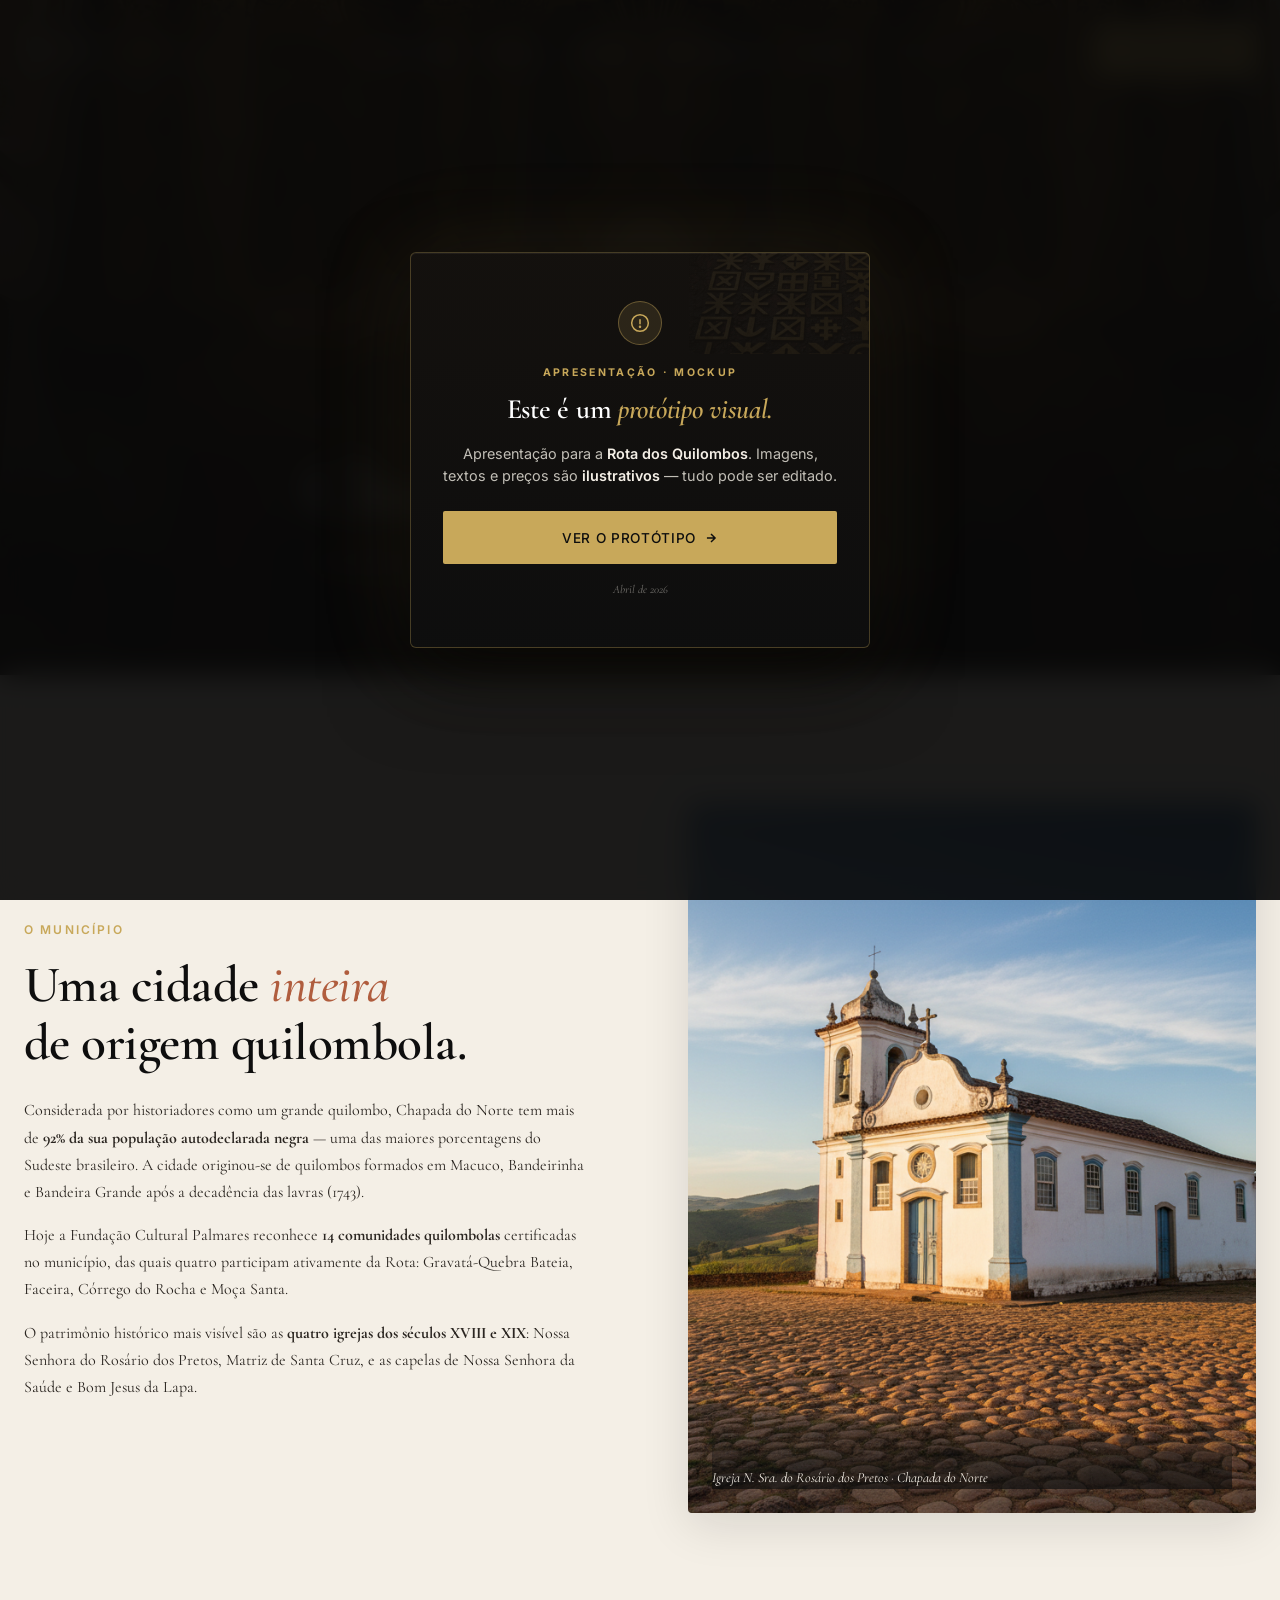
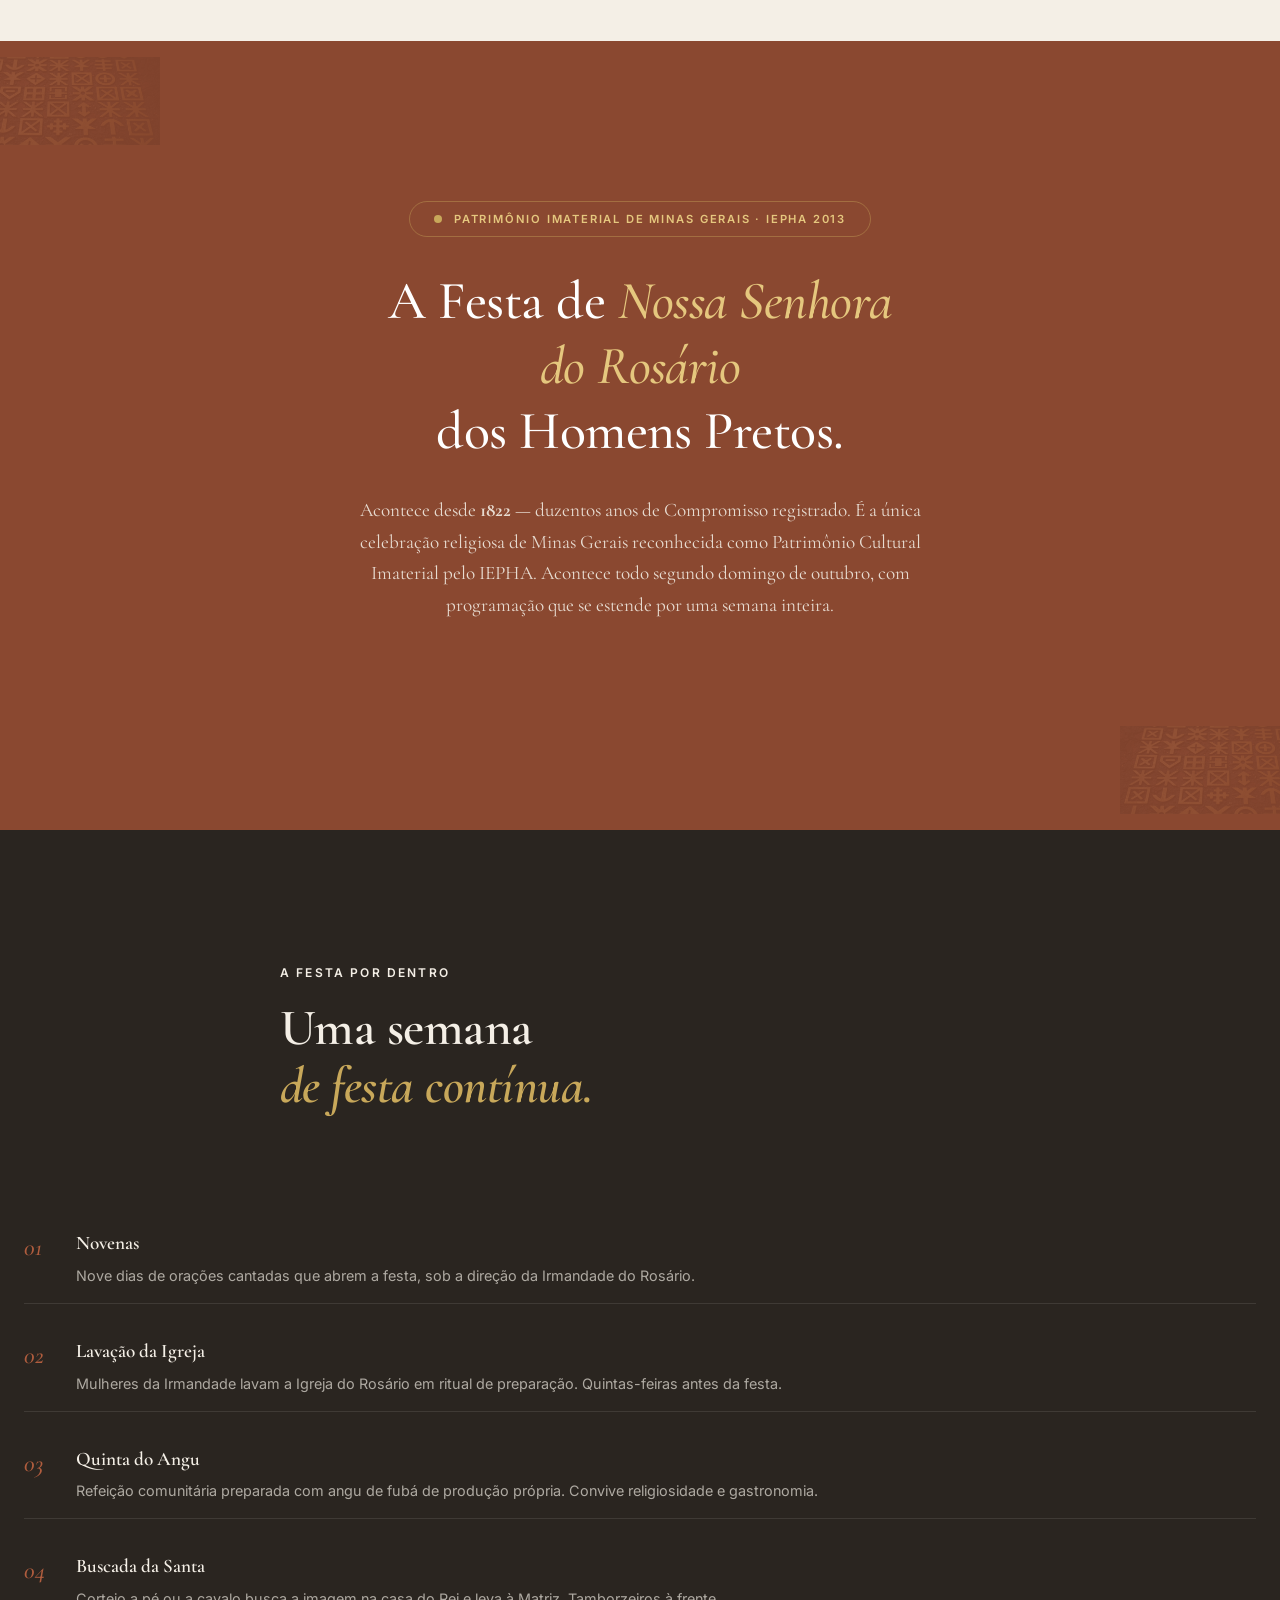
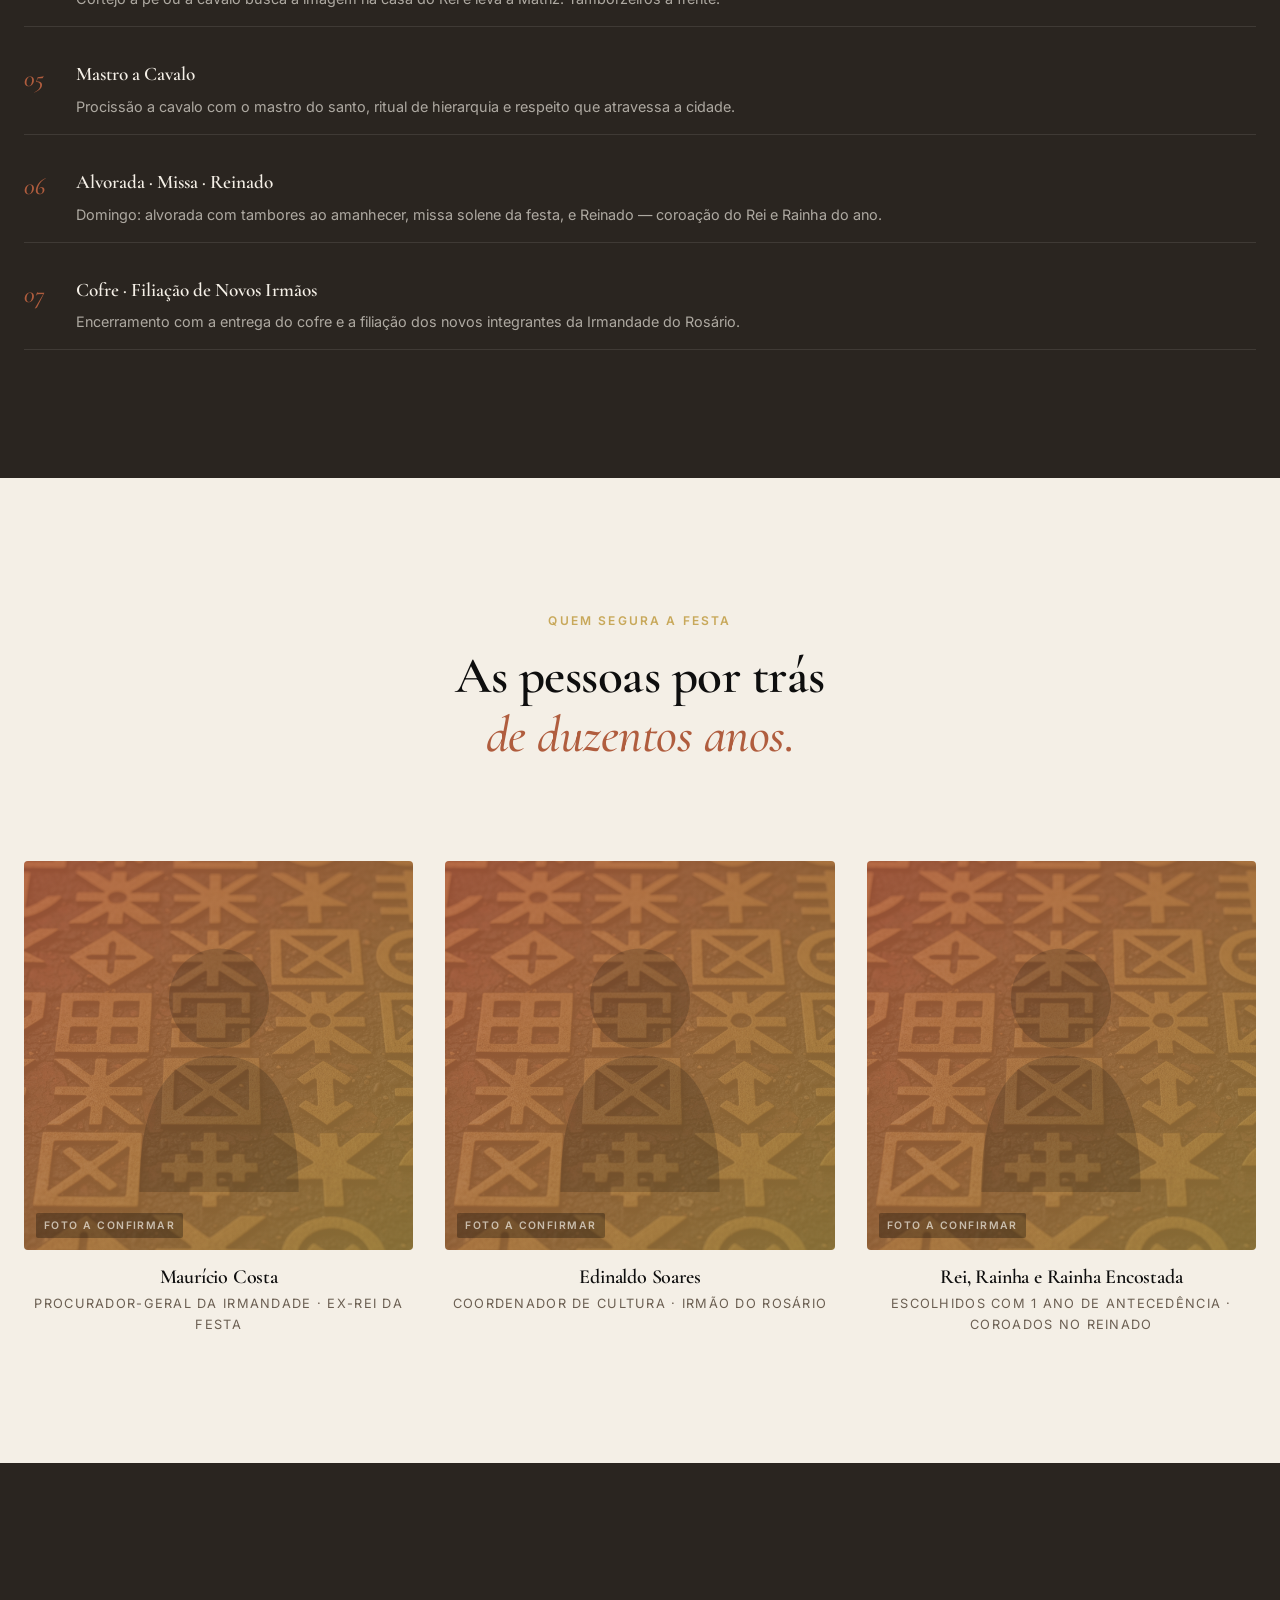
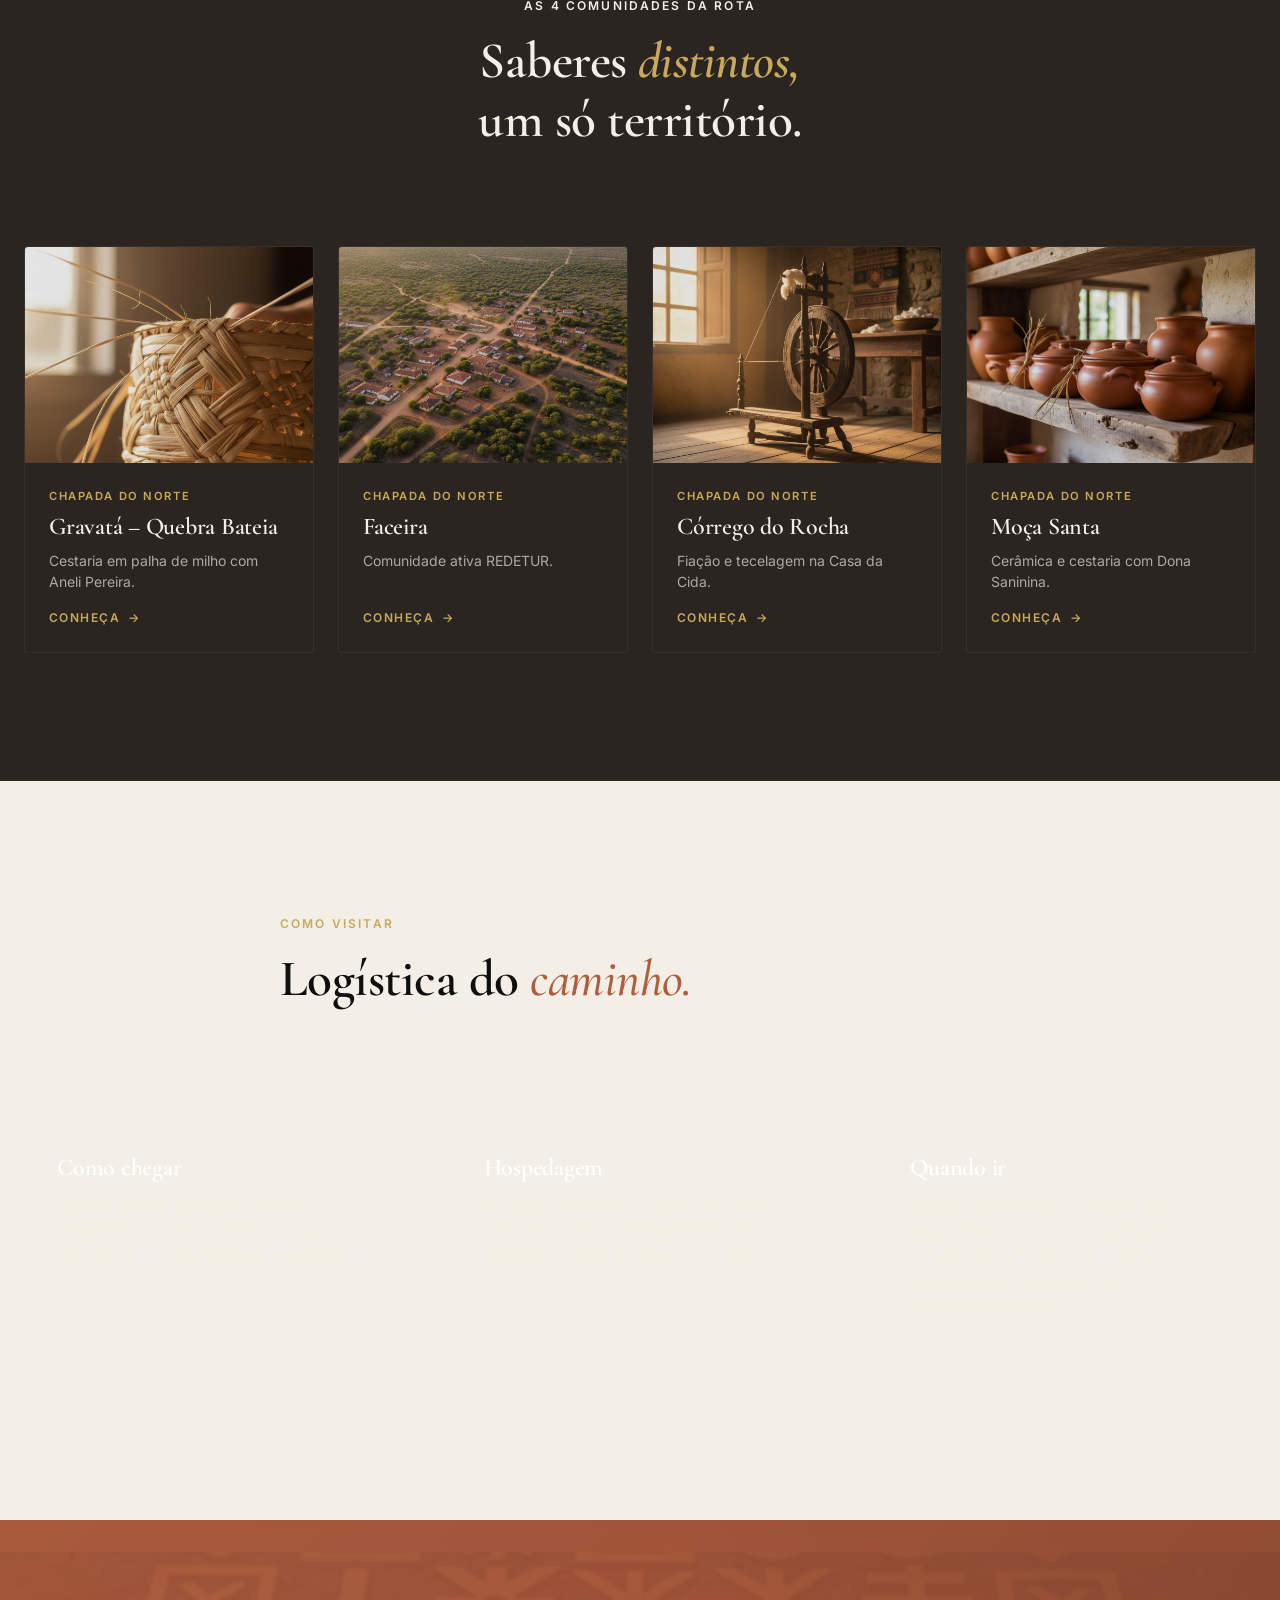
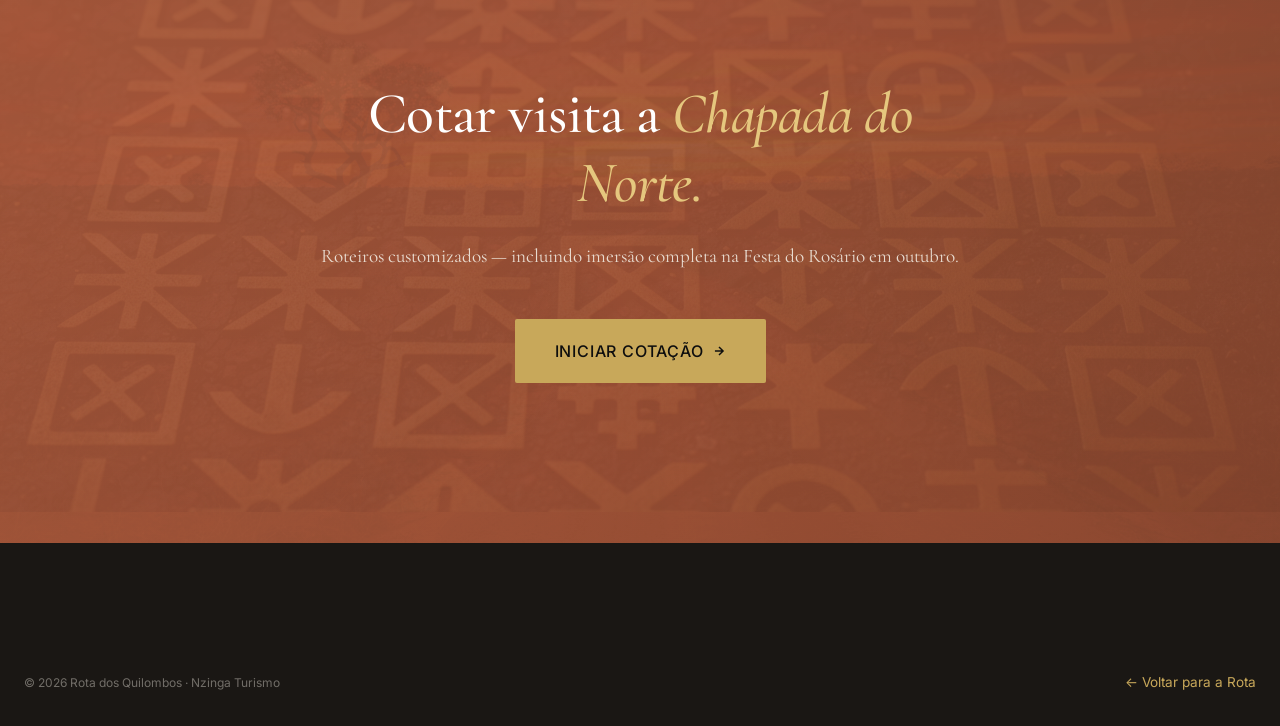
==== commit baeee92b: "images: 30 imagens únicas geradas + todas as referências atualizadas 12 comunidades — cada uma com i" ====
--- a/comunidade-chapada-do-norte.html
+++ b/comunidade-chapada-do-norte.html
@@ -2,7 +2,7 @@
 <html lang="pt-BR">
 <head>
   <meta charset="UTF-8" />
-  <meta name="viewport" content="width=device-width, initial-scale=1.0" />
+  <meta name="viewport" content="width=device-width, initial-scale=1, maximum-scale=1, user-scalable=no, viewport-fit=cover" />
   <title>Chapada do Norte — Festa do Rosário · Rota dos Quilombos</title>
   <meta name="description" content="Chapada do Norte: 92% da população negra, 14 comunidades quilombolas e a Festa de N. Sra. do Rosário dos Homens Pretos — Patrimônio Imaterial de MG (IEPHA, 2013)." />
 
@@ -48,7 +48,7 @@
   <!-- PAGE HERO -->
   <section class="page-hero">
     <div class="page-hero__bg">
-      <img src="assets/img/igreja-barroca.png" alt="Igreja N. Sra. do Rosário em Chapada do Norte" />
+      <img src="assets/img/roteiro-festa-rosario.png" alt="Igreja N. Sra. do Rosário em Chapada do Norte" />
     </div>
     <div class="container page-hero__content">
       <p class="breadcrumb"><a href="index.html">Início</a> · <a href="index.html#comunidades">Comunidades</a> · Chapada do Norte</p>
@@ -70,7 +70,7 @@
         </div>
       </div>
       <div class="manifesto__image fade-in">
-        <img src="assets/img/igreja-barroca.png" alt="Igreja em Chapada do Norte" loading="lazy" />
+        <img src="assets/img/comunidade-caititu-do-meio.png" alt="Igreja em Chapada do Norte" loading="lazy" />
         <div class="manifesto__image-caption">Igreja N. Sra. do Rosário dos Pretos · Chapada do Norte</div>
       </div>
     </div>
@@ -204,7 +204,7 @@
 
         <a href="#" class="comunidade-card">
           <div class="comunidade-card__image">
-            <img src="assets/img/cestaria-palha-milho.png" alt="Cestaria" loading="lazy" />
+            <img src="assets/img/comunidade-gravata.png" alt="Cestaria" loading="lazy" />
           </div>
           <div class="comunidade-card__body">
             <span class="comunidade-card__location">Chapada do Norte</span>
@@ -216,7 +216,7 @@
 
         <a href="#" class="comunidade-card">
           <div class="comunidade-card__image">
-            <img src="assets/img/aldeia-quilombola.png" alt="Faceira" loading="lazy" />
+            <img src="assets/img/comunidade-faceira.png" alt="Faceira" loading="lazy" />
           </div>
           <div class="comunidade-card__body">
             <span class="comunidade-card__location">Chapada do Norte</span>
@@ -228,7 +228,7 @@
 
         <a href="#" class="comunidade-card">
           <div class="comunidade-card__image">
-            <img src="assets/img/tear-algodao.png" alt="Fiação" loading="lazy" />
+            <img src="assets/img/comunidade-corrego-do-rocha.png" alt="Fiação" loading="lazy" />
           </div>
           <div class="comunidade-card__body">
             <span class="comunidade-card__location">Chapada do Norte</span>
@@ -240,7 +240,7 @@
 
         <a href="#" class="comunidade-card">
           <div class="comunidade-card__image">
-            <img src="assets/img/ceramica-barro.png" alt="Cerâmica" loading="lazy" />
+            <img src="assets/img/comunidade-moca-santa.png" alt="Cerâmica" loading="lazy" />
           </div>
           <div class="comunidade-card__body">
             <span class="comunidade-card__location">Chapada do Norte</span>
--- a/assets/css/style.css
+++ b/assets/css/style.css
@@ -402,6 +402,7 @@
 .hero {
   position: relative;
   min-height: 100vh;
+  min-height: 100dvh;
   display: flex;
   align-items: center;
   color: var(--branco-osso);
@@ -2701,9 +2702,10 @@
 
 @media (max-width: 767px) {
   .container { padding: 0 var(--space-4); }
-  .nav, .header__cta { display: none; }
+  .nav { display: none; }
+  .header__cta { gap: var(--space-3); }
+  .header__cta .btn { display: none; }
   .menu-toggle { display: flex; }
-  .header__cta .btn--gold { display: inline-flex; }
 
   .hero { min-height: 92vh; }
   .hero__title { font-size: clamp(2.2rem, 9vw, 3rem); }
@@ -2976,6 +2978,49 @@
   gap: var(--space-4);
 }
 
+.modal__catalogo-banner {
+  background: linear-gradient(135deg, rgba(176, 93, 62, 0.08), rgba(200, 168, 90, 0.08));
+  border: 1px solid rgba(176, 93, 62, 0.18);
+  border-radius: 4px;
+  padding: var(--space-4) var(--space-5);
+  margin-bottom: var(--space-5);
+  display: flex;
+  align-items: center;
+  justify-content: space-between;
+  gap: var(--space-4);
+  flex-wrap: wrap;
+}
+
+.modal__catalogo-banner[hidden] { display: none !important; }
+
+.modal__catalogo-banner p {
+  font-family: var(--serif);
+  font-style: italic;
+  font-size: 0.92rem;
+  color: var(--cinza-tear);
+  margin: 0;
+  flex: 1;
+  line-height: 1.4;
+}
+
+.modal__catalogo-link {
+  font-size: 0.78rem;
+  font-weight: 700;
+  letter-spacing: 0.12em;
+  text-transform: uppercase;
+  color: var(--terracota);
+  padding: var(--space-2) var(--space-4);
+  border: 1px solid var(--terracota);
+  border-radius: 3px;
+  white-space: nowrap;
+  transition: all 240ms var(--ease-out);
+}
+
+.modal__catalogo-link:hover {
+  background: var(--terracota);
+  color: var(--branco-osso);
+}
+
 .modal__roteiros-section {
   margin-bottom: var(--space-6);
   padding-bottom: var(--space-5);
@@ -3133,6 +3178,636 @@
 }
 
 /* ============================================================
+   PÁGINA INDIVIDUAL DE ROTEIRO — layout editorial
+   ============================================================ */
+.roteiro-hero {
+  min-height: 75vh;
+}
+
+.roteiro-destaque {
+  display: inline-block;
+  background: var(--dourado-fosco);
+  color: var(--preto-profundo);
+  padding: 7px 16px;
+  border-radius: 100px;
+  font-size: 0.7rem;
+  font-weight: 700;
+  letter-spacing: 0.16em;
+  text-transform: uppercase;
+  margin-bottom: var(--space-4);
+  box-shadow: 0 4px 16px rgba(200, 168, 90, 0.4);
+}
+
+/* Quick facts band — sobreposta ao hero */
+.quick-facts {
+  position: relative;
+  z-index: 5;
+  margin-top: -40px;
+  margin-bottom: var(--space-10);
+}
+
+.quick-facts__row {
+  display: grid;
+  grid-template-columns: repeat(5, 1fr);
+  background: var(--branco-puro);
+  border-radius: 6px;
+  box-shadow: 0 16px 48px rgba(14, 14, 14, 0.16);
+  overflow: hidden;
+  border: 1px solid rgba(14, 14, 14, 0.05);
+}
+
+.quick-fact {
+  padding: var(--space-5) var(--space-4);
+  border-right: 1px solid rgba(14, 14, 14, 0.06);
+  display: flex;
+  flex-direction: column;
+  gap: 4px;
+  transition: background 240ms var(--ease-out);
+}
+
+.quick-fact:last-child { border-right: none; }
+.quick-fact:hover { background: rgba(176, 93, 62, 0.04); }
+
+.quick-fact--accent {
+  background: linear-gradient(135deg, rgba(176, 93, 62, 0.08), rgba(200, 168, 90, 0.1));
+}
+
+.quick-fact__label {
+  font-size: 0.62rem;
+  font-weight: 700;
+  letter-spacing: 0.18em;
+  text-transform: uppercase;
+  color: var(--terracota);
+}
+
+.quick-fact__value {
+  font-family: var(--serif);
+  font-size: 1.05rem;
+  font-weight: 600;
+  color: var(--preto-profundo);
+  line-height: 1.25;
+}
+
+.quick-fact--accent .quick-fact__value {
+  color: var(--terracota-escuro);
+  font-size: 1.15rem;
+}
+
+/* Layout 2/3 + 1/3 sticky */
+.roteiro-body {
+  padding: var(--space-12) 0 var(--space-16);
+  background: var(--branco-osso);
+}
+
+.roteiro-layout {
+  display: grid;
+  grid-template-columns: 1fr 360px;
+  gap: var(--space-10);
+  align-items: start;
+}
+
+.roteiro-content {
+  display: flex;
+  flex-direction: column;
+  gap: var(--space-12);
+}
+
+.roteiro-block { position: relative; }
+
+.roteiro-block__title {
+  font-family: var(--serif);
+  font-size: clamp(1.6rem, 2.5vw, 2.2rem);
+  font-weight: 600;
+  line-height: 1.2;
+  color: var(--preto-profundo);
+  margin-top: var(--space-3);
+  margin-bottom: var(--space-5);
+}
+
+.roteiro-block__lead {
+  font-family: var(--serif);
+  font-size: 1.1rem;
+  line-height: 1.7;
+  color: var(--cinza-tear);
+}
+
+/* Chips de comunidades */
+.roteiro-chips {
+  padding: var(--space-5);
+  background: rgba(176, 93, 62, 0.06);
+  border-left: 3px solid var(--terracota);
+  border-radius: 0 4px 4px 0;
+}
+
+.roteiro-chips__label {
+  display: block;
+  font-size: 0.7rem;
+  font-weight: 700;
+  letter-spacing: 0.18em;
+  text-transform: uppercase;
+  color: var(--terracota);
+  margin-bottom: var(--space-3);
+}
+
+.roteiro-chips__list {
+  display: flex;
+  gap: 6px;
+  flex-wrap: wrap;
+}
+
+.roteiro-chip {
+  background: var(--branco-puro);
+  border: 1px solid rgba(176, 93, 62, 0.3);
+  padding: 5px 12px;
+  border-radius: 100px;
+  font-size: 0.78rem;
+  color: var(--cinza-tear);
+  font-weight: 500;
+}
+
+/* ITINERÁRIO — cards */
+.itinerario-cards {
+  display: grid;
+  gap: var(--space-3);
+}
+
+.itinerario-card {
+  display: grid;
+  grid-template-columns: 80px 1fr;
+  background: var(--branco-puro);
+  border: 1px solid rgba(14, 14, 14, 0.06);
+  border-radius: 4px;
+  overflow: hidden;
+  transition: all 280ms var(--ease-out);
+  align-items: stretch;
+}
+
+.itinerario-card:hover {
+  border-color: var(--terracota);
+  transform: translateX(3px);
+  box-shadow: 0 8px 24px rgba(14, 14, 14, 0.06);
+}
+
+.itinerario-card__num {
+  background: linear-gradient(180deg, var(--terracota), var(--terracota-escuro));
+  color: var(--branco-osso);
+  display: flex;
+  flex-direction: column;
+  align-items: center;
+  justify-content: center;
+  padding: var(--space-4) var(--space-2);
+  position: relative;
+}
+
+.itinerario-card__num::after {
+  content: "";
+  position: absolute;
+  right: -8px;
+  top: 50%;
+  transform: translateY(-50%);
+  width: 16px;
+  height: 16px;
+  background: var(--terracota-escuro);
+  clip-path: polygon(0 0, 0 100%, 100% 50%);
+}
+
+.itinerario-card__num-label {
+  font-size: 0.6rem;
+  font-weight: 700;
+  letter-spacing: 0.18em;
+  text-transform: uppercase;
+  color: var(--dourado-claro);
+  margin-bottom: 2px;
+}
+
+.itinerario-card__num-val {
+  font-family: var(--serif);
+  font-size: 1.6rem;
+  font-weight: 600;
+  line-height: 1;
+}
+
+.itinerario-card__body {
+  padding: var(--space-4) var(--space-5) var(--space-4) var(--space-6);
+}
+
+.itinerario-card__title {
+  font-family: var(--serif);
+  font-size: 1.15rem;
+  font-weight: 600;
+  color: var(--preto-profundo);
+  margin-bottom: 6px;
+}
+
+.itinerario-card__text {
+  font-size: 0.9rem;
+  line-height: 1.55;
+  color: var(--cinza-suave);
+}
+
+/* INCLUI — tiles com ícones */
+.inclui-tiles {
+  display: grid;
+  grid-template-columns: 1fr 1fr;
+  gap: var(--space-3);
+}
+
+.inclui-tile {
+  display: flex;
+  gap: var(--space-3);
+  padding: var(--space-4);
+  background: var(--branco-puro);
+  border: 1px solid rgba(14, 14, 14, 0.06);
+  border-radius: 4px;
+  align-items: flex-start;
+  transition: all 240ms var(--ease-out);
+}
+
+.inclui-tile:hover {
+  border-color: var(--verde-folha);
+  background: rgba(92, 122, 61, 0.03);
+}
+
+.inclui-tile__icon {
+  flex-shrink: 0;
+  width: 40px;
+  height: 40px;
+  border-radius: 50%;
+  background: linear-gradient(135deg, var(--verde-folha), var(--verde-escuro));
+  color: var(--branco-osso);
+  display: flex;
+  align-items: center;
+  justify-content: center;
+}
+
+.inclui-tile__icon svg { width: 20px; height: 20px; }
+
+.inclui-tile__title {
+  font-family: var(--serif);
+  font-size: 1rem;
+  font-weight: 600;
+  color: var(--preto-profundo);
+  line-height: 1.25;
+}
+
+.inclui-tile__detail {
+  font-size: 0.78rem;
+  color: var(--cinza-suave);
+  margin-top: 3px;
+  line-height: 1.4;
+}
+
+/* Não incluído */
+.nao-inclui {
+  margin-top: var(--space-6);
+  padding: var(--space-5);
+  background: rgba(176, 93, 62, 0.05);
+  border-radius: 4px;
+  border: 1px dashed rgba(176, 93, 62, 0.25);
+}
+
+.nao-inclui__label {
+  font-size: 0.72rem;
+  font-weight: 700;
+  letter-spacing: 0.16em;
+  text-transform: uppercase;
+  color: var(--terracota);
+  margin-bottom: var(--space-3);
+}
+
+.nao-inclui ul {
+  display: flex;
+  flex-direction: column;
+  gap: var(--space-2);
+}
+
+.nao-inclui li {
+  position: relative;
+  padding-left: 22px;
+  font-size: 0.88rem;
+  color: var(--cinza-suave);
+  line-height: 1.5;
+}
+
+.nao-inclui li::before {
+  content: "—";
+  position: absolute;
+  left: 0;
+  color: var(--terracota);
+  font-weight: 700;
+}
+
+/* INFO LOGÍSTICA — grid */
+.info-grid {
+  display: grid;
+  grid-template-columns: 1fr 1fr;
+  gap: var(--space-3);
+}
+
+.info-card {
+  padding: var(--space-4);
+  background: var(--branco-puro);
+  border: 1px solid rgba(14, 14, 14, 0.06);
+  border-radius: 4px;
+}
+
+.info-card__label {
+  display: block;
+  font-size: 0.65rem;
+  font-weight: 700;
+  letter-spacing: 0.16em;
+  text-transform: uppercase;
+  color: var(--terracota);
+  margin-bottom: 6px;
+}
+
+.info-card__value {
+  font-family: var(--serif);
+  font-size: 0.95rem;
+  color: var(--cinza-tear);
+  line-height: 1.4;
+}
+
+/* SIDEBAR STICKY */
+.roteiro-sidebar {
+  position: sticky;
+  top: 100px;
+}
+
+.roteiro-sidebar__inner {
+  background: var(--branco-puro);
+  border: 1px solid rgba(14, 14, 14, 0.08);
+  border-radius: 6px;
+  overflow: hidden;
+  box-shadow: 0 16px 48px rgba(14, 14, 14, 0.1);
+}
+
+.roteiro-sidebar__image {
+  position: relative;
+  aspect-ratio: 16 / 11;
+  overflow: hidden;
+}
+
+.roteiro-sidebar__image img {
+  width: 100%;
+  height: 100%;
+  object-fit: cover;
+}
+
+.roteiro-sidebar__image::after {
+  content: "";
+  position: absolute;
+  inset: 0;
+  background: linear-gradient(180deg, transparent 60%, rgba(14,14,14,0.5));
+}
+
+.roteiro-sidebar__tag {
+  position: absolute;
+  top: var(--space-3);
+  left: var(--space-3);
+  background: rgba(14,14,14,0.85);
+  color: var(--dourado-fosco);
+  padding: 4px 12px;
+  border-radius: 100px;
+  font-size: 0.65rem;
+  font-weight: 700;
+  letter-spacing: 0.14em;
+  text-transform: uppercase;
+  z-index: 1;
+}
+
+.roteiro-sidebar__body {
+  padding: var(--space-6);
+  text-align: center;
+}
+
+.roteiro-sidebar__price-label {
+  display: block;
+  font-size: 0.66rem;
+  font-weight: 700;
+  letter-spacing: 0.18em;
+  text-transform: uppercase;
+  color: var(--terracota);
+  margin-bottom: 4px;
+}
+
+.roteiro-sidebar__price {
+  display: block;
+  font-family: var(--serif);
+  font-size: 1.4rem;
+  font-weight: 600;
+  color: var(--preto-profundo);
+  line-height: 1.2;
+  margin-bottom: 6px;
+}
+
+.roteiro-sidebar__price-note {
+  font-size: 0.72rem;
+  color: var(--cinza-suave);
+  font-style: italic;
+  margin-bottom: var(--space-5);
+}
+
+.roteiro-sidebar__cta {
+  width: 100%;
+  margin-bottom: var(--space-3);
+}
+
+.roteiro-sidebar__whats {
+  display: inline-flex;
+  align-items: center;
+  gap: 6px;
+  font-size: 0.78rem;
+  color: #25D366;
+  font-weight: 600;
+  border-bottom: 1px dotted rgba(37, 211, 102, 0.4);
+  padding-bottom: 2px;
+  transition: all 240ms var(--ease-out);
+}
+
+.roteiro-sidebar__whats:hover {
+  color: #128C7E;
+  border-color: #128C7E;
+}
+
+.roteiro-sidebar__divider {
+  height: 1px;
+  background: rgba(14, 14, 14, 0.08);
+  margin: var(--space-5) 0 var(--space-4);
+}
+
+.roteiro-sidebar__meta {
+  text-align: left;
+  display: flex;
+  flex-direction: column;
+  gap: var(--space-2);
+}
+
+.roteiro-sidebar__meta li {
+  font-size: 0.82rem;
+  color: var(--cinza-suave);
+  line-height: 1.5;
+}
+
+.roteiro-sidebar__meta strong {
+  color: var(--preto-profundo);
+  font-weight: 600;
+}
+
+/* OUTROS ROTEIROS */
+.outros-section { padding: var(--space-16) 0; }
+
+.outros-grid {
+  display: grid;
+  grid-template-columns: repeat(3, 1fr);
+  gap: var(--space-5);
+}
+
+.outro-roteiro {
+  background: var(--branco-puro);
+  border: 1px solid rgba(14, 14, 14, 0.06);
+  border-radius: 4px;
+  overflow: hidden;
+  display: flex;
+  flex-direction: column;
+  text-decoration: none;
+  color: inherit;
+  transition: all 320ms var(--ease-out);
+  box-shadow: 0 2px 8px rgba(14, 14, 14, 0.04);
+}
+
+.outro-roteiro:hover {
+  transform: translateY(-4px);
+  border-color: var(--terracota);
+  box-shadow: 0 16px 32px rgba(14, 14, 14, 0.1);
+}
+
+.outro-roteiro__image {
+  aspect-ratio: 16 / 10;
+  overflow: hidden;
+  position: relative;
+}
+
+.outro-roteiro__image img {
+  width: 100%;
+  height: 100%;
+  object-fit: cover;
+  transition: transform 1s var(--ease-out);
+}
+
+.outro-roteiro:hover .outro-roteiro__image img { transform: scale(1.06); }
+
+.outro-roteiro__duration {
+  position: absolute;
+  top: var(--space-3);
+  left: var(--space-3);
+  background: var(--branco-osso);
+  color: var(--preto-profundo);
+  padding: 3px 10px;
+  border-radius: 100px;
+  font-size: 0.68rem;
+  font-weight: 700;
+  letter-spacing: 0.1em;
+  text-transform: uppercase;
+}
+
+.outro-roteiro__body {
+  padding: var(--space-5);
+  flex: 1;
+  display: flex;
+  flex-direction: column;
+}
+
+.outro-roteiro__name {
+  font-family: var(--serif);
+  font-size: 1.25rem;
+  font-weight: 600;
+  color: var(--preto-profundo);
+  line-height: 1.25;
+  margin-bottom: var(--space-2);
+}
+
+.outro-roteiro__sub {
+  font-family: var(--serif);
+  font-style: italic;
+  font-size: 0.88rem;
+  color: var(--cinza-suave);
+  line-height: 1.5;
+  flex: 1;
+  margin-bottom: var(--space-4);
+}
+
+.outro-roteiro__cta {
+  font-size: 0.72rem;
+  font-weight: 700;
+  letter-spacing: 0.12em;
+  text-transform: uppercase;
+  color: var(--terracota);
+}
+
+/* Mobile sticky bar */
+.mobile-cotar-bar {
+  display: none;
+  position: fixed;
+  bottom: 0;
+  left: 0;
+  right: 0;
+  background: var(--branco-puro);
+  border-top: 1px solid rgba(14, 14, 14, 0.08);
+  padding: var(--space-3) var(--space-4);
+  z-index: 90;
+  box-shadow: 0 -8px 24px rgba(14, 14, 14, 0.12);
+  align-items: center;
+  justify-content: space-between;
+  gap: var(--space-3);
+}
+
+.mobile-cotar-bar__price small {
+  display: block;
+  font-size: 0.65rem;
+  font-weight: 600;
+  letter-spacing: 0.12em;
+  text-transform: uppercase;
+  color: var(--cinza-suave);
+}
+
+.mobile-cotar-bar__price strong {
+  font-family: var(--serif);
+  font-size: 1.05rem;
+  color: var(--terracota);
+  font-weight: 600;
+}
+
+@media (max-width: 1023px) {
+  .quick-facts__row { grid-template-columns: repeat(3, 1fr); }
+  .quick-fact:nth-child(3) { border-right: none; }
+  .quick-fact:nth-child(4), .quick-fact:nth-child(5) { border-top: 1px solid rgba(14,14,14,0.06); }
+  .quick-fact:nth-child(5) { grid-column: 1 / -1; border-top: 1px solid rgba(14,14,14,0.06); }
+
+  .roteiro-layout { grid-template-columns: 1fr; }
+  .roteiro-sidebar { position: static; max-width: 480px; margin: 0 auto; }
+  .inclui-tiles { grid-template-columns: 1fr; }
+  .info-grid { grid-template-columns: 1fr; }
+  .outros-grid { grid-template-columns: 1fr 1fr; }
+}
+
+@media (max-width: 767px) {
+  .quick-facts { margin-top: -20px; }
+  .quick-facts__row { grid-template-columns: 1fr 1fr; }
+  .quick-fact { border-right: none; border-bottom: 1px solid rgba(14,14,14,0.06); padding: var(--space-3) var(--space-4); }
+  .quick-fact:nth-child(odd) { border-right: 1px solid rgba(14,14,14,0.06); }
+  .quick-fact:last-child { border-bottom: none; grid-column: 1 / -1; }
+
+  .itinerario-card { grid-template-columns: 60px 1fr; }
+  .itinerario-card__num-val { font-size: 1.3rem; }
+
+  .outros-grid { grid-template-columns: 1fr; }
+
+  .mobile-cotar-bar { display: flex; }
+  .roteiro-body { padding-bottom: 100px; }
+}
+
+/* ============================================================
    PRODUTOS DA COMUNIDADE (página de comunidade)
    ============================================================ */
 .produtos-comunidade-section {
@@ -3485,17 +4160,28 @@
   .produtos__grid { grid-template-columns: 1fr; }
 }
 
-/* Mobile menu open state */
+/* Mobile menu — overlay full screen 100% opaco */
 .mobile-menu {
   position: fixed;
   inset: 0;
-  background: var(--preto-profundo);
-  z-index: 99;
+  background: linear-gradient(180deg, #14110E 0%, #0E0E0E 100%);
+  z-index: 200;
   display: none;
   flex-direction: column;
   padding: var(--space-16) var(--space-5) var(--space-8);
   opacity: 0;
-  transition: opacity 320ms var(--ease-out);
+  transition: opacity 360ms var(--ease-out);
+  overflow-y: auto;
+}
+
+.mobile-menu::before {
+  /* Adinkra como decoração, atrás do conteúdo */
+  content: "";
+  position: absolute;
+  inset: 0;
+  background: url('../img/padrao-adinkra.png') center/contain no-repeat;
+  opacity: 0.06;
+  pointer-events: none;
 }
 
 .mobile-menu.is-open {
@@ -3503,10 +4189,42 @@
   opacity: 1;
 }
 
+.mobile-menu__close {
+  position: absolute;
+  top: var(--space-5);
+  right: var(--space-5);
+  width: 40px;
+  height: 40px;
+  border-radius: 50%;
+  background: rgba(244, 239, 230, 0.1);
+  border: 1px solid rgba(244, 239, 230, 0.2);
+  color: var(--branco-osso);
+  font-size: 1.4rem;
+  cursor: pointer;
+  display: flex;
+  align-items: center;
+  justify-content: center;
+  z-index: 1;
+}
+
+.mobile-menu__brand {
+  font-family: var(--serif);
+  font-size: 1.4rem;
+  color: var(--branco-osso);
+  margin-bottom: var(--space-8);
+  position: relative;
+  z-index: 1;
+}
+
+.mobile-menu__brand em { color: var(--dourado-fosco); font-style: italic; }
+
 .mobile-menu__list {
   display: flex;
   flex-direction: column;
-  gap: var(--space-5);
+  gap: var(--space-2);
+  position: relative;
+  z-index: 1;
+  flex: 1;
 }
 
 .mobile-menu__list a {
@@ -3514,6 +4232,97 @@
   font-size: 1.75rem;
   color: var(--branco-osso);
   font-weight: 500;
-}
-
-.mobile-menu__list a:hover { color: var(--dourado-fosco); }
+  padding: var(--space-3) 0;
+  border-bottom: 1px solid rgba(244, 239, 230, 0.08);
+  transition: all 240ms var(--ease-out);
+  display: flex;
+  align-items: center;
+  gap: var(--space-3);
+}
+
+.mobile-menu__list a::after {
+  content: "→";
+  margin-left: auto;
+  color: var(--dourado-fosco);
+  opacity: 0.5;
+  transition: all 240ms var(--ease-out);
+}
+
+.mobile-menu__list a:hover,
+.mobile-menu__list a:active {
+  color: var(--dourado-fosco);
+  padding-left: var(--space-3);
+}
+
+.mobile-menu__list a:hover::after,
+.mobile-menu__list a:active::after {
+  opacity: 1;
+  margin-left: auto;
+  transform: translateX(4px);
+}
+
+.mobile-menu__cta {
+  margin-top: var(--space-6);
+  position: relative;
+  z-index: 1;
+}
+
+.mobile-menu__cta .btn { width: 100%; }
+
+.mobile-menu__lang {
+  display: flex;
+  gap: var(--space-3);
+  justify-content: center;
+  margin-top: var(--space-5);
+  font-size: 0.8rem;
+  letter-spacing: 0.18em;
+  color: rgba(244, 239, 230, 0.5);
+  position: relative;
+  z-index: 1;
+}
+
+/* Hamburguer X animation */
+.menu-toggle.is-active span:nth-child(1) { transform: translateY(7.5px) rotate(45deg); }
+.menu-toggle.is-active span:nth-child(2) { opacity: 0; }
+.menu-toggle.is-active span:nth-child(3) { transform: translateY(-7.5px) rotate(-45deg); }
+
+/* Botão flutuante "voltar ao topo" */
+.back-to-top {
+  position: fixed;
+  bottom: var(--space-5);
+  right: var(--space-5);
+  width: 48px;
+  height: 48px;
+  border-radius: 50%;
+  background: var(--preto-profundo);
+  color: var(--dourado-fosco);
+  border: 1px solid rgba(200, 168, 90, 0.4);
+  display: flex;
+  align-items: center;
+  justify-content: center;
+  z-index: 80;
+  cursor: pointer;
+  opacity: 0;
+  pointer-events: none;
+  transform: translateY(16px);
+  transition: opacity 280ms var(--ease-out), transform 280ms var(--ease-out), background 240ms var(--ease-out);
+  box-shadow: 0 8px 24px rgba(0, 0, 0, 0.4);
+}
+
+.back-to-top.is-visible {
+  opacity: 1;
+  pointer-events: auto;
+  transform: translateY(0);
+}
+
+.back-to-top:hover {
+  background: var(--dourado-fosco);
+  color: var(--preto-profundo);
+}
+
+.back-to-top svg { width: 18px; height: 18px; }
+
+/* Em mobile, deslocar pra não bater na barra sticky de cotação */
+@media (max-width: 767px) {
+  .back-to-top { bottom: 80px; }
+}
